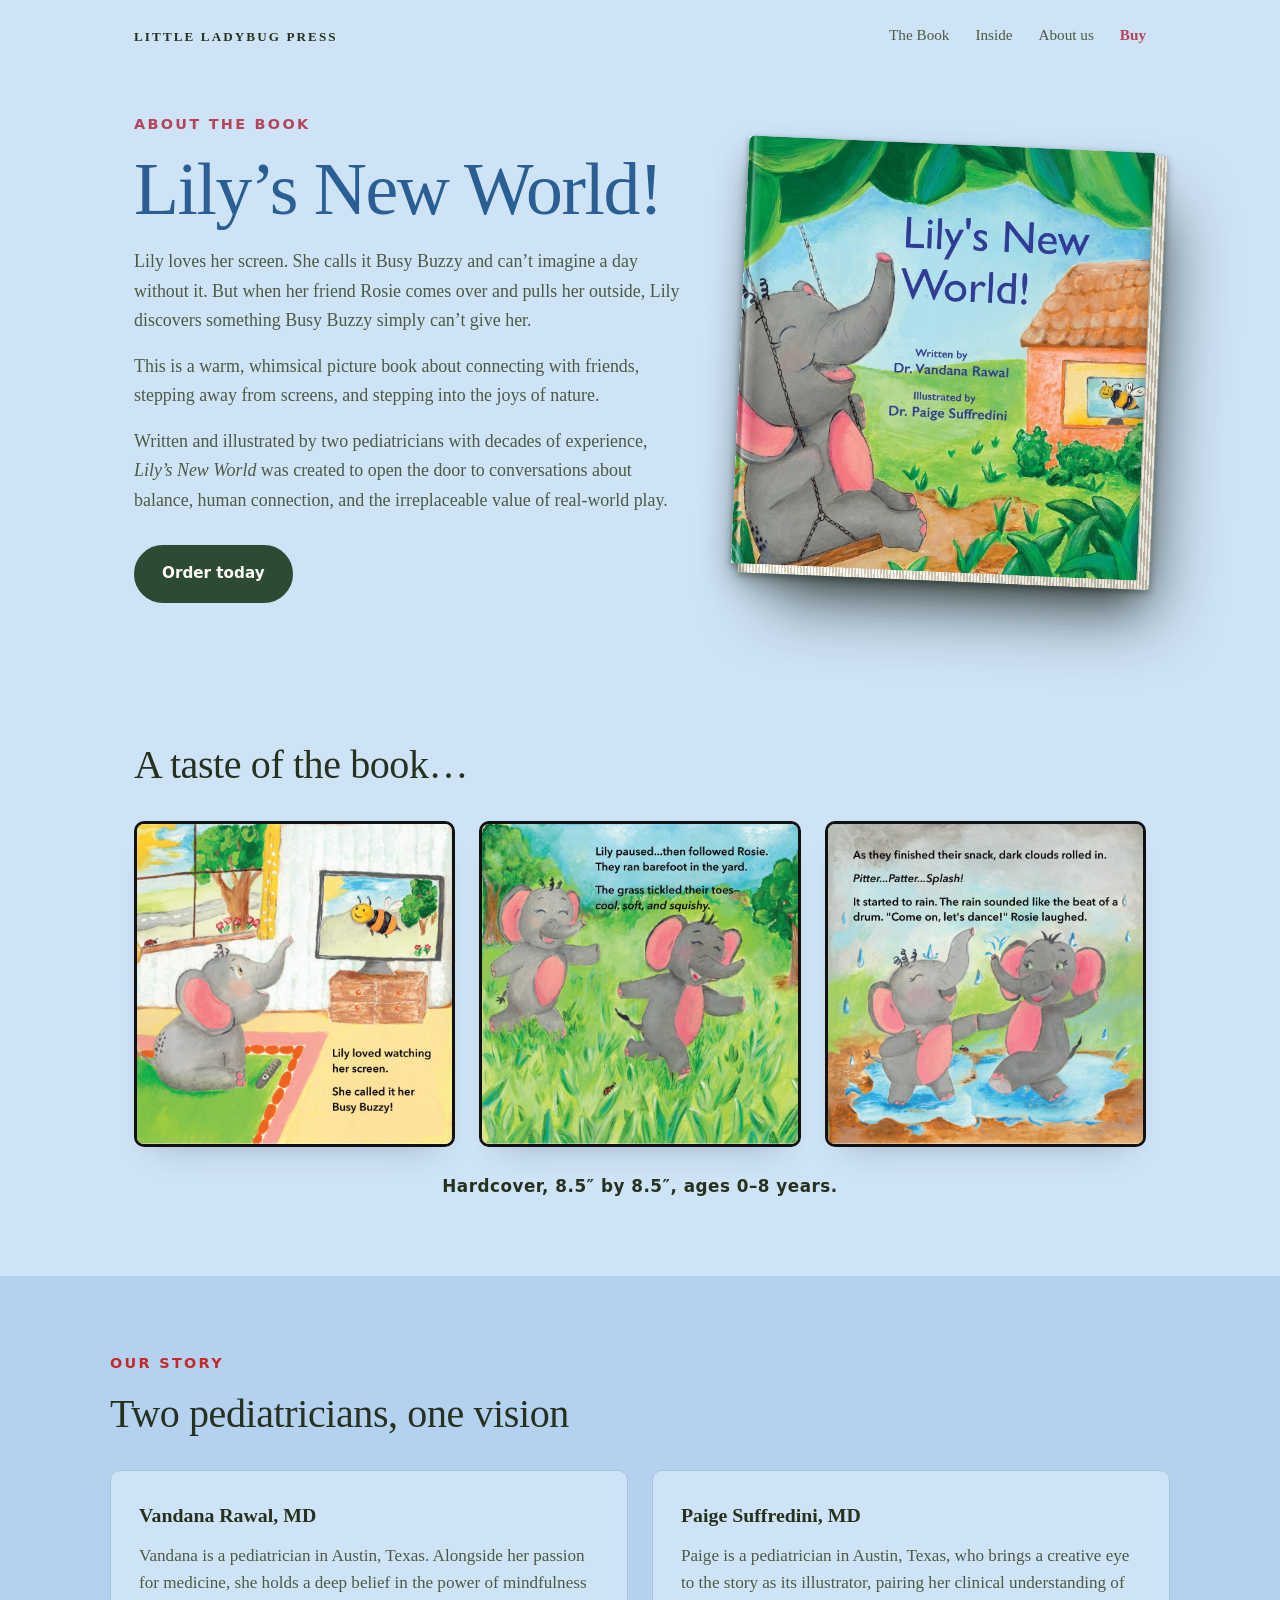
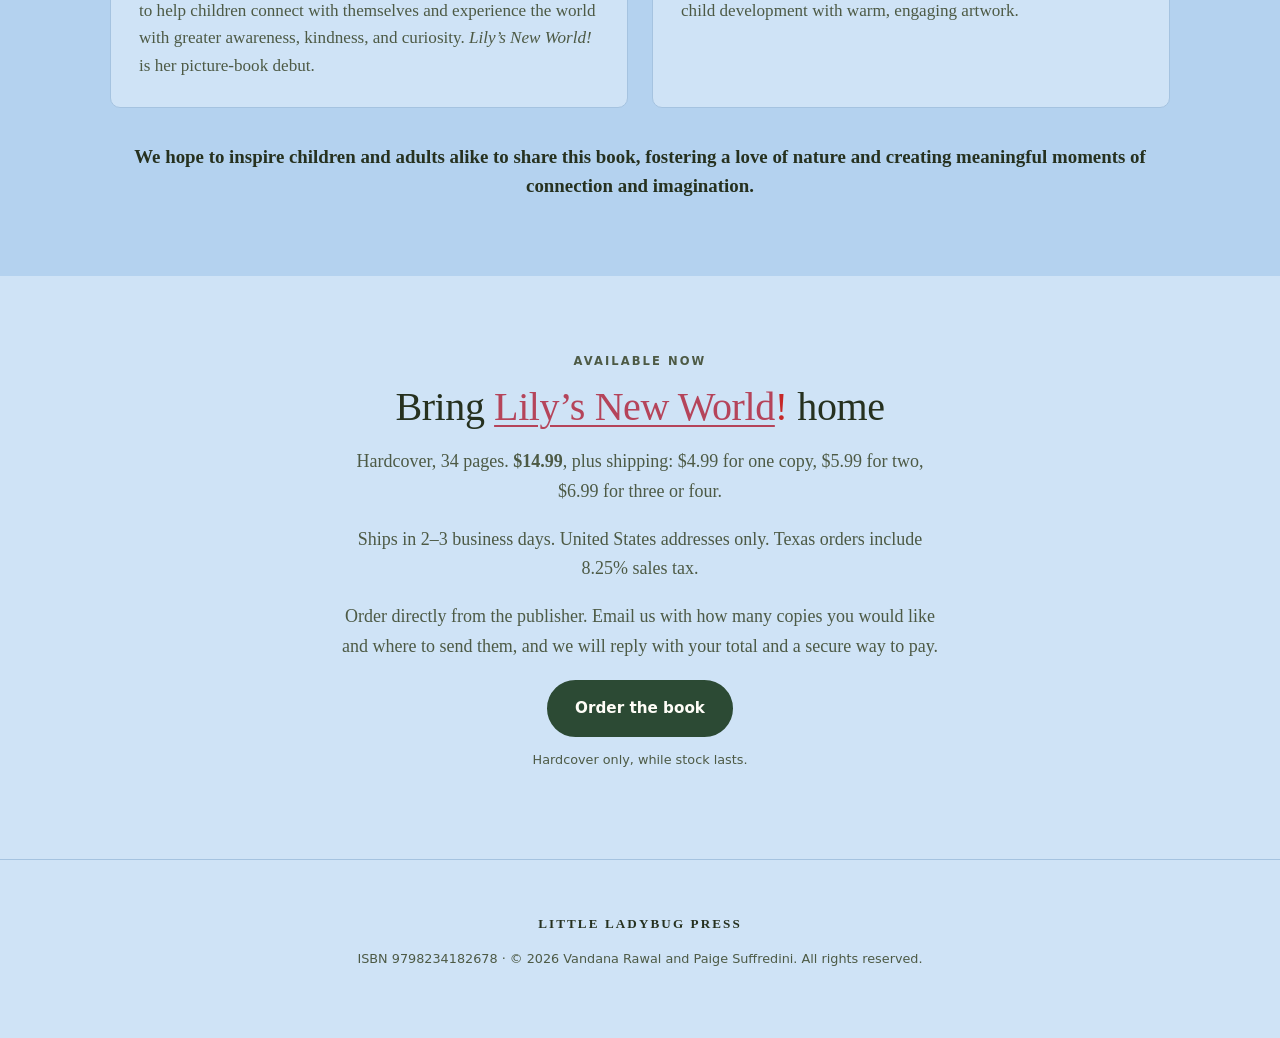
==== index.html @ 3b2307c2 "Soften the spine edge so no dark line frames the cover" ====
<!DOCTYPE html>
<html lang="en">
<head>
<meta charset="utf-8">
<meta name="viewport" content="width=device-width, initial-scale=1">
<title>Lily's New World! — a picture book from Little Ladybug Press</title>
<meta name="description" content="Lily loves her screen. Then her friend Rosie pulls her outside, and Lily discovers what Busy Buzzy can never give her. A picture book by two pediatricians.">
<meta property="og:title" content="Lily's New World!">
<meta property="og:description" content="A warm, whimsical picture book about stepping away from screens and into the joys of nature.">
<meta property="og:type" content="book">
<link rel="stylesheet" href="styles.css?v=32">
</head>
<body>

<a class="skip" href="#main">Skip to content</a>

<header class="site-header">
  <a class="wordmark" href="#top">Little Ladybug Press</a>
  <nav aria-label="Main">
    <a href="#top">The Book</a>
    <a href="#look">Inside</a>
    <a href="#authors">About us</a>
    <a class="nav-buy" href="#buy">Buy</a>
  </nav>
</header>

<main id="main">

  <section class="hero" id="top">
    <div class="hero-copy">
      <p class="eyebrow eyebrow-hero">About the book</p>
      <h1>Lily&rsquo;s New World<span class="bang">!</span></h1>
      <p class="lede">Lily loves her screen. She calls it Busy Buzzy and can&rsquo;t imagine a day without it. But when her friend Rosie comes over and pulls her outside, Lily discovers something Busy Buzzy simply can&rsquo;t give her.</p>
      <p class="lede">This is a warm, whimsical picture book about connecting with friends, stepping away from screens, and stepping into the joys of nature.</p>
      <p class="lede">Written and illustrated by two pediatricians with decades of experience, <em>Lily&rsquo;s New World</em> was created to open the door to conversations about balance, human connection, and the irreplaceable value of real-world play.</p>
      <div class="hero-actions">
        <a class="button" href="order.html">Order today</a>
      </div>
    </div>

    <div class="cover-slot">
      <div class="book-wrap">
        <div class="book">
          <img class="cover-img" src="assets/cover.jpg" alt="Cover of Lily's New World! Written by Dr. Vandana Rawal, illustrated by Dr. Paige Suffredini." width="1292" height="1360">
        </div>
      </div>
    </div>
  </section>

  <section class="section look" id="look">
    <div class="section-head">
      <h2>A taste of the book&hellip;</h2>
    </div>
    <div class="spreads">
      <figure>
        <img src="assets/peek-1.jpg" alt="Lily sitting on the floor, watching Busy Buzzy on a big screen." width="900" height="914" loading="lazy">
      </figure>
      <figure>
        <img src="assets/peek-2.jpg" alt="Lily and Rosie running through a green garden with tall grass." width="900" height="914" loading="lazy">
      </figure>
      <figure>
        <img src="assets/peek-3.jpg" alt="Lily and Rosie splashing through puddles as rain falls." width="900" height="914" loading="lazy">
      </figure>
    </div>
    <p class="spreads-note">Hardcover, 8.5&Prime; by 8.5&Prime;, ages 0&ndash;8 years.</p>
  </section>

  <section class="section tinted" id="authors">
    <div class="section-head">
      <p class="eyebrow red eyebrow-lg">Our story</p>
      <h2>Two pediatricians, one vision</h2>
    </div>
    <div class="cards">
      <article class="card">
        <h3>Vandana Rawal, MD</h3>
        <p>Vandana is a pediatrician in Austin, Texas. Alongside her passion for medicine, she holds a deep belief in the power of mindfulness to help children connect with themselves and experience the world with greater awareness, kindness, and curiosity. <em>Lily&rsquo;s New World!</em> is her picture-book debut.</p>
      </article>
      <article class="card">
        <h3>Paige Suffredini, MD</h3>
        <p>Paige is a pediatrician in Austin, Texas, who brings a creative eye to the story as its illustrator, pairing her clinical understanding of child development with warm, engaging artwork.</p>
      </article>
    </div>
    <p class="authors-note">We hope to inspire children and adults alike to share this book, fostering a love of nature and creating meaningful moments of connection and imagination.</p>
  </section>

  <section class="section buy" id="buy">
    <div class="buy-inner">
      <p class="eyebrow">Available now</p>
      <h2>Bring <span class="title-accent">Lily&rsquo;s New World</span><span class="excl">!</span> home</h2>
      <p>Hardcover, 34 pages. <strong>$14.99</strong>, plus shipping: $4.99 for one copy, $5.99 for two, $6.99 for three or four.</p>
      <p>Ships in 2&ndash;3 business days. United States addresses only. Texas orders include 8.25% sales tax.</p>
      <p>Order directly from the publisher. Email us with how many copies you would like and where to send them, and we will reply with your total and a secure way to pay.</p>
      <a class="button" href="order.html">Order the book</a>
      <p class="small">Hardcover only, while stock lasts.</p>
    </div>
  </section>

</main>

<footer class="site-footer">
  <p class="wordmark">Little Ladybug Press</p>
  <p class="small">ISBN 9798234182678 &middot; &copy; 2026 Vandana Rawal and Paige Suffredini. All rights reserved.</p>
</footer>

</body>
</html>
---- styles.css ----
/* Lily's New World — single page, no build step */

:root {
  --cream: #cfe3f6;
  --cream-deep: #b4d2ef;
  --ink: #26311f;
  --ink-soft: #4d5a45;
  --rose: #b5445a;
  --leaf: #3f6b4a;
  --leaf-deep: #2c4a34;
  --line: #a5c3e0;
  --max: 1060px;
}

* { box-sizing: border-box; }

html { scroll-behavior: smooth; }

body {
  margin: 0;
  background: var(--cream);
  color: var(--ink);
  font-family: "Iowan Old Style", "Palatino Linotype", Palatino, Georgia, serif;
  font-size: 18px;
  line-height: 1.65;
  -webkit-font-smoothing: antialiased;
}

img { max-width: 100%; display: block; }

.skip {
  position: absolute;
  left: -9999px;
  top: 0;
  background: var(--ink);
  color: var(--cream);
  padding: 10px 16px;
  z-index: 10;
}
.skip:focus { left: 8px; top: 8px; }

/* Header */

.site-header {
  display: flex;
  align-items: center;
  justify-content: space-between;
  gap: 24px;
  max-width: var(--max);
  margin: 0 auto;
  padding: 22px 24px;
}

.wordmark {
  font-size: 0.82rem;
  letter-spacing: 0.16em;
  text-transform: uppercase;
  color: var(--ink);
  text-decoration: none;
  font-weight: 700;
}

.site-header nav {
  display: flex;
  gap: 26px;
  align-items: center;
  font-size: 0.95rem;
}

.site-header nav a {
  color: var(--ink-soft);
  text-decoration: none;
  padding-bottom: 3px;
  border-bottom: 1px solid transparent;
}

.site-header nav a:hover,
.site-header nav a:focus-visible {
  color: var(--ink);
  border-bottom-color: var(--rose);
}

.nav-buy {
  color: var(--rose) !important;
  font-weight: 700;
}

/* Hero */

.hero {
  display: grid;
  grid-template-columns: 1.15fr 0.85fr;
  gap: 56px;
  align-items: center;
  max-width: var(--max);
  margin: 0 auto;
  padding: 40px 24px 64px;
}

.eyebrow {
  font-family: system-ui, -apple-system, "Segoe UI", sans-serif;
  font-size: 0.72rem;
  letter-spacing: 0.18em;
  text-transform: uppercase;
  color: var(--rose);
  margin: 0 0 14px;
  font-weight: 700;
}

h1 {
  font-size: clamp(2.9rem, 6vw, 4.6rem);
  line-height: 0.98;
  margin: 0 0 22px;
  letter-spacing: -0.02em;
  font-weight: 400;
  color: #2b5f93;
}

.bang { color: inherit; }

.eyebrow.red { color: #c62828; }

.eyebrow-hero,
.eyebrow-lg {
  font-size: 0.9rem;
  letter-spacing: 0.16em;
  margin-bottom: 16px;
}

.excl { color: #c62828; }

.title-accent {
  color: var(--rose);
  text-decoration: underline;
  text-decoration-thickness: 2px;
  text-underline-offset: 5px;
}
.lede {
  font-size: 1.12rem;
  color: var(--ink-soft);
  margin: 0 0 16px;
  max-width: 34em;
}

.lede + .lede { margin-top: 0; }

.hero-actions {
  display: flex;
  flex-wrap: wrap;
  gap: 14px;
  margin-top: 30px;
}

/* Buttons */

.button {
  display: inline-block;
  background: var(--leaf-deep);
  color: #fffdf7;
  text-decoration: none;
  padding: 14px 26px;
  border-radius: 999px;
  font-family: system-ui, -apple-system, "Segoe UI", sans-serif;
  font-size: 0.95rem;
  font-weight: 600;
  border: 2px solid var(--leaf-deep);
  transition: background 0.15s ease, color 0.15s ease;
}

.button:hover,
.button:focus-visible {
  background: #1f3626;
  border-color: #1f3626;
}

.button.ghost {
  background: transparent;
  color: var(--leaf-deep);
}

.button.ghost:hover,
.button.ghost:focus-visible {
  background: var(--cream-deep);
}

/* Cover */

.cover-slot { perspective: 1200px; }

.book-wrap {
  position: relative;
  transform: rotate(2.5deg);
  box-shadow:
    0 3px 6px rgba(20, 30, 22, 0.40),
    0 20px 32px -6px rgba(20, 30, 22, 0.50),
    28px 46px 66px -14px rgba(20, 30, 22, 0.70);
}

/* Page block peeking out at the fore-edge and along the bottom */
.book-wrap::before {
  content: "";
  position: absolute;
  top: 3px;
  left: 7px;
  right: -13px;
  bottom: -9px;
  z-index: 0;
  border-radius: 2px 4px 4px 2px;
  background:
    linear-gradient(
      to right,
      rgba(0, 0, 0, 0.26) 0,
      rgba(0, 0, 0, 0.05) 9px,
      rgba(255, 255, 255, 0.20) 14px,
      rgba(0, 0, 0, 0.10) 100%
    ),
    repeating-linear-gradient(
      to right,
      #fffdf6 0 1.6px,
      #cdc4ad 1.6px 3.2px
    );
  box-shadow: 0 3px 7px rgba(20, 30, 22, 0.38);
}

.book {
  position: relative;
  z-index: 1;
  border-radius: 6px 2px 2px 6px;
  overflow: hidden;
}

/* Soft shading where the cover meets the page block */
.book::after {
  content: "";
  position: absolute;
  inset: 0;
  pointer-events: none;
  background: linear-gradient(
    to left,
    rgba(0, 0, 0, 0.16) 0,
    rgba(0, 0, 0, 0.04) 8px,
    rgba(0, 0, 0, 0) 18px
  );
}

/* Binding seam down the spine edge */
.book::before {
  content: "";
  position: absolute;
  top: 0;
  bottom: 0;
  left: 0;
  width: 8.5%;
  pointer-events: none;
  background: linear-gradient(
    to right,
    rgba(0, 0, 0, 0.06) 0%,
    rgba(0, 0, 0, 0.14) 4%,
    rgba(0, 0, 0, 0.26) 10%,
    rgba(255, 255, 255, 0.30) 17%,
    rgba(255, 255, 255, 0.10) 25%,
    rgba(0, 0, 0, 0.10) 44%,
    rgba(0, 0, 0, 0.03) 72%,
    rgba(0, 0, 0, 0) 100%
  );
}

.cover-img {
  display: block;
  width: 100%;
  height: auto;
}

/* Details strip */

.strip {
  background: var(--leaf-deep);
  color: #f4efe2;
  padding: 26px 24px;
}

.strip dl {
  max-width: var(--max);
  margin: 0 auto;
  display: grid;
  grid-template-columns: repeat(4, 1fr);
  gap: 20px;
  text-align: center;
}

.strip dt {
  font-family: system-ui, -apple-system, "Segoe UI", sans-serif;
  font-size: 0.66rem;
  letter-spacing: 0.16em;
  text-transform: uppercase;
  opacity: 0.7;
  margin-bottom: 4px;
}

.strip dd {
  margin: 0;
  font-size: 1rem;
}

/* Sections */

.section {
  max-width: var(--max);
  margin: 0 auto;
  padding: 76px 24px;
}

.section.tinted {
  max-width: none;
  background: var(--cream-deep);
}

.section.tinted > * {
  max-width: var(--max);
  margin-left: auto;
  margin-right: auto;
}

.section-head { max-width: 30em; margin-bottom: 34px; }

h2 {
  font-size: clamp(1.8rem, 3.4vw, 2.5rem);
  line-height: 1.1;
  margin: 0;
  font-weight: 400;
  letter-spacing: -0.01em;
}

.prose { max-width: 36em; }
.prose p { margin: 0 0 18px; color: var(--ink-soft); }
.prose p:last-child { margin-bottom: 0; }

/* Look inside */

.spreads {
  display: grid;
  grid-template-columns: repeat(3, 1fr);
  gap: 24px;
}

.spreads figure {
  margin: 0;
  padding: 0;
  border: 3px solid #111111;
  border-radius: 10px;
  box-shadow: 0 18px 30px -20px rgba(22, 40, 60, 0.28);
  overflow: hidden;
}

.spreads img {
  width: 100%;
  height: auto;
  border-radius: 0;
  box-shadow: none;
}

.spreads-note {
  margin: 26px 0 0;
  text-align: center;
  font-family: system-ui, -apple-system, "Segoe UI", sans-serif;
  font-size: 1.05rem;
  font-weight: 700;
  letter-spacing: 0.03em;
  color: var(--ink);
}

/* Cards */

.cards {
  display: grid;
  grid-template-columns: repeat(2, 1fr);
  gap: 24px;
}

.card {
  background: var(--cream);
  border: 1px solid var(--line);
  border-radius: 10px;
  padding: 28px;
}

.card h3 {
  margin: 0 0 10px;
  font-size: 1.24rem;
  font-weight: 700;
}

.card p { margin: 0; color: var(--ink-soft); font-size: 1.07rem; line-height: 1.6; }

/* Buy */

.buy { text-align: center; }

.buy-inner { max-width: 34em; margin: 0 auto; }

.buy p { color: var(--ink-soft); }

.small {
  font-family: system-ui, -apple-system, "Segoe UI", sans-serif;
  font-size: 0.8rem;
  color: var(--ink-soft);
}

/* Footer */

.site-footer {
  border-top: 1px solid var(--line);
  padding: 40px 24px 56px;
  text-align: center;
}

.site-footer .wordmark { display: block; margin-bottom: 8px; }

/* Focus */

a:focus-visible,
button:focus-visible {
  outline: 3px solid var(--rose);
  outline-offset: 3px;
}

/* Responsive */

@media (max-width: 820px) {
  .hero { grid-template-columns: 1fr; gap: 40px; padding-top: 20px; }
  .cover-slot { max-width: 340px; }
  .strip dl { grid-template-columns: repeat(2, 1fr); gap: 26px; }
  .cards { grid-template-columns: 1fr; }
  .spreads {
    display: flex;
    overflow-x: auto;
    scroll-snap-type: x mandatory;
    gap: 16px;
    padding-bottom: 10px;
    -webkit-overflow-scrolling: touch;
  }
  .spreads figure { flex: 0 0 78%; scroll-snap-align: start; }
  .site-header nav { gap: 16px; font-size: 0.9rem; }
}

@media (max-width: 520px) {
  body { font-size: 17px; }
  .site-header { flex-wrap: wrap; justify-content: center; }
  .section { padding: 56px 20px; }
  .hero { padding-bottom: 48px; }
}

@media (prefers-reduced-motion: reduce) {
  html { scroll-behavior: auto; }
  * { transition: none !important; }
}

/* Order form */

.form-wrap {
  max-width: 640px;
  margin: 0 auto;
}

.form-title {
  font-size: clamp(2rem, 4vw, 3rem);
  line-height: 1.05;
  margin: 0 0 16px;
  color: #2b5f93;
  font-weight: 400;
}

.form-lede {
  font-size: 1.05rem;
  color: var(--ink-soft);
  margin: 0 0 26px;
}

.order-form {
  background: #fdf7ec;
  border: 1px solid #d9cdb8;
  border-radius: 12px;
  padding: 28px;
  box-shadow: 0 20px 36px -26px rgba(22, 40, 60, 0.45);
}

.field { margin-bottom: 18px; }

.field label {
  display: block;
  font-family: system-ui, -apple-system, "Segoe UI", sans-serif;
  font-size: 0.72rem;
  letter-spacing: 0.1em;
  text-transform: uppercase;
  font-weight: 700;
  color: #4a3a1e;
  margin-bottom: 7px;
}

.optional {
  font-weight: 400;
  letter-spacing: 0;
  text-transform: none;
  color: #8a7c63;
}

.field input,
.field select,
.field textarea {
  width: 100%;
  padding: 12px 14px;
  font-family: inherit;
  font-size: 1rem;
  color: var(--ink);
  background: #fff;
  border: 1px solid #c9b79a;
  border-radius: 8px;
}

.field input:focus,
.field select:focus,
.field textarea:focus {
  outline: 3px solid rgba(181, 68, 90, 0.28);
  border-color: var(--rose);
}

.row {
  display: grid;
  grid-template-columns: 2fr 0.9fr 1.1fr;
  gap: 14px;
}

.hint {
  font-size: 0.82rem;
  color: #6b6152;
  margin: 7px 0 0;
}

.hp {
  position: absolute;
  left: -9999px;
  width: 1px;
  height: 1px;
  overflow: hidden;
}

.estimate {
  display: grid;
  gap: 6px;
  margin: 22px 0 20px;
  padding: 16px 18px;
  background: #fff;
  border: 1px dashed #c9b79a;
  border-radius: 8px;
  font-size: 0.95rem;
  color: var(--ink-soft);
}

.estimate span { display: flex; justify-content: space-between; }

.estimate strong {
  display: flex;
  justify-content: space-between;
  padding-top: 8px;
  border-top: 1px solid #e4d9c5;
  color: var(--ink);
  font-size: 1.05rem;
}

.estimate em {
  font-size: 0.8rem;
  color: #8a7c63;
}

.form-note {
  font-size: 0.85rem;
  color: #6b6152;
  margin: 16px 0 0;
}

.form-fallback {
  font-size: 0.9rem;
  color: var(--ink-soft);
  margin-top: 22px;
  text-align: center;
}

@media (max-width: 620px) {
  .row { grid-template-columns: 1fr 1fr; }
  .row .field:first-child { grid-column: 1 / -1; }
  .order-form { padding: 20px; }
}

/* Authors note */

.authors-note {
  max-width: 44em;
  margin: 34px auto 0;
  color: var(--ink);
  font-size: 1.18rem;
  font-weight: 700;
  line-height: 1.55;
  text-align: center;
}

.authors-note + .authors-note { margin-top: 16px; }

/* Discovery layout with rainbow */

.discovery-layout {
  display: grid;
  grid-template-columns: 1fr 1.15fr;
  gap: 40px;
  align-items: center;
}

.discovery-art { margin: 0 -20px 0 0; }

.discovery-art img {
  width: 100%;
  height: auto;
  mix-blend-mode: multiply;
}

@media (max-width: 860px) {
  .discovery-layout { grid-template-columns: 1fr; gap: 28px; }
  .discovery-art { margin: 0; }
}
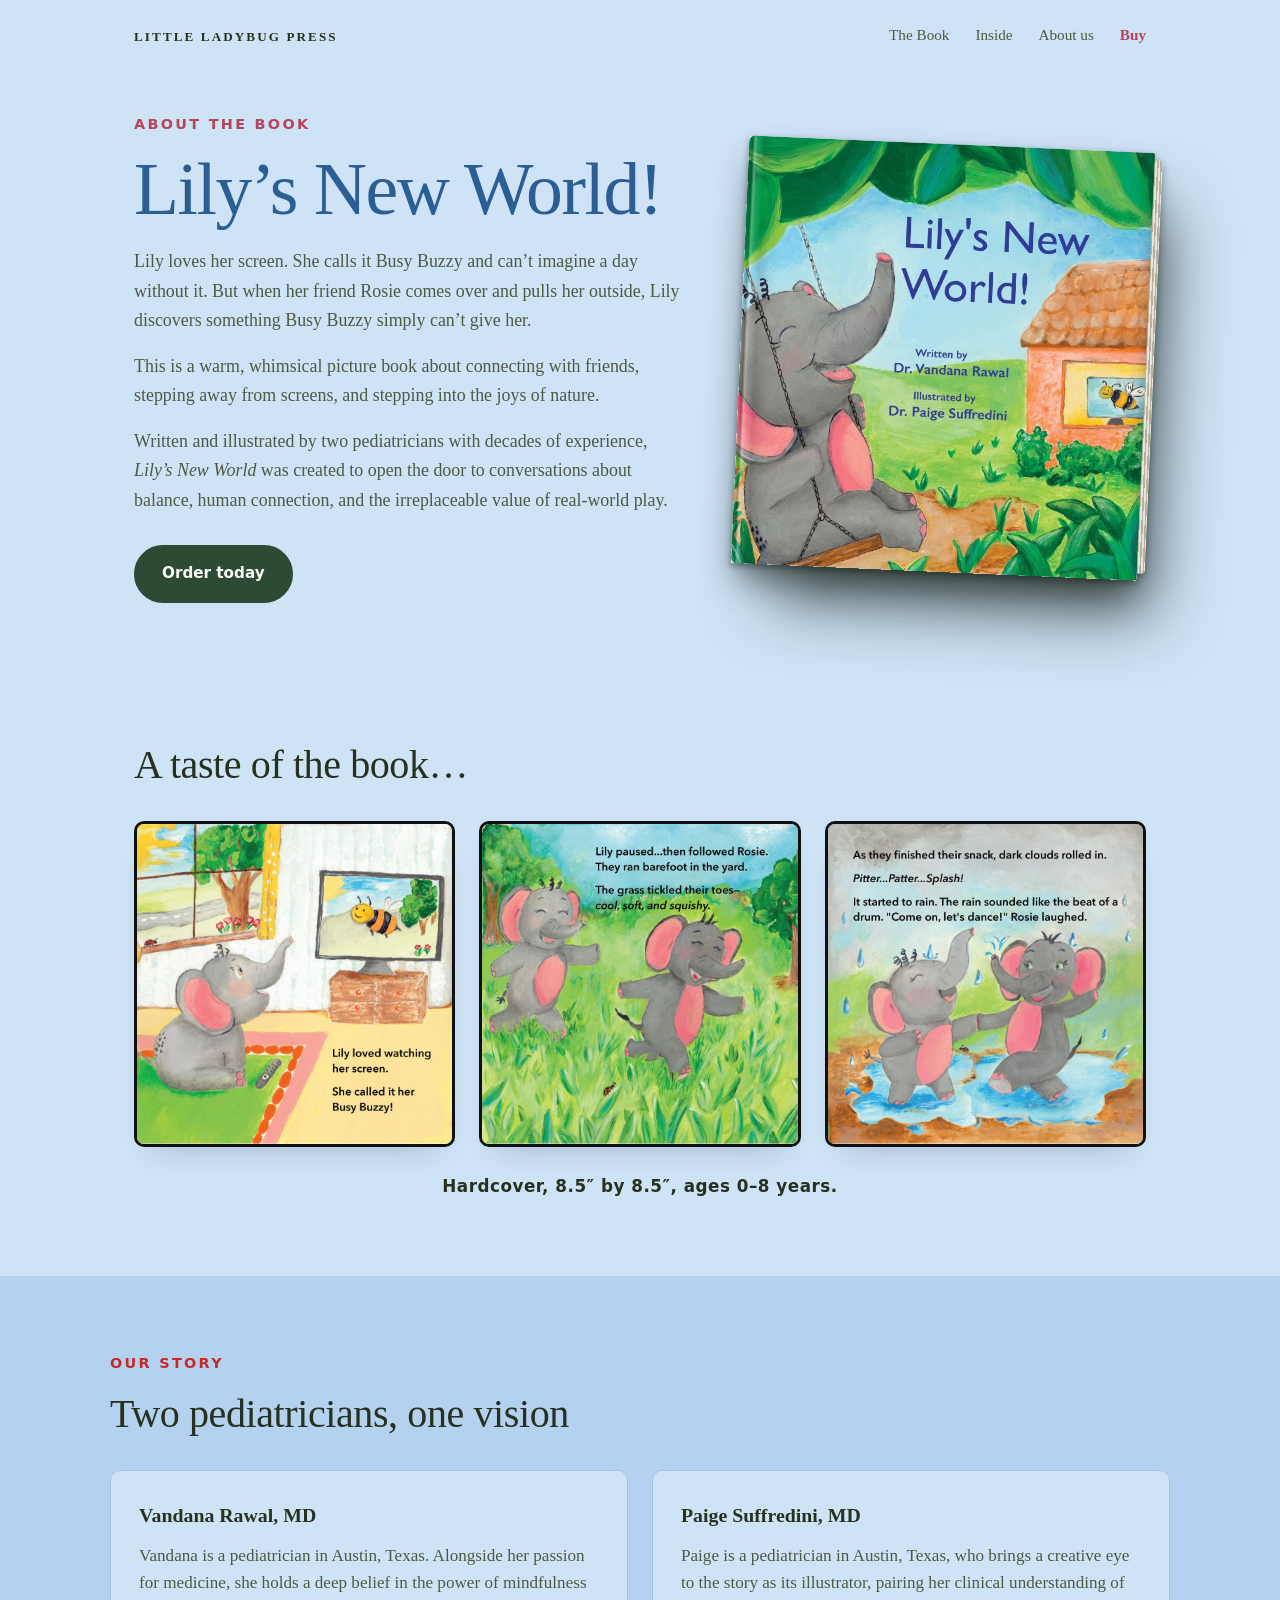
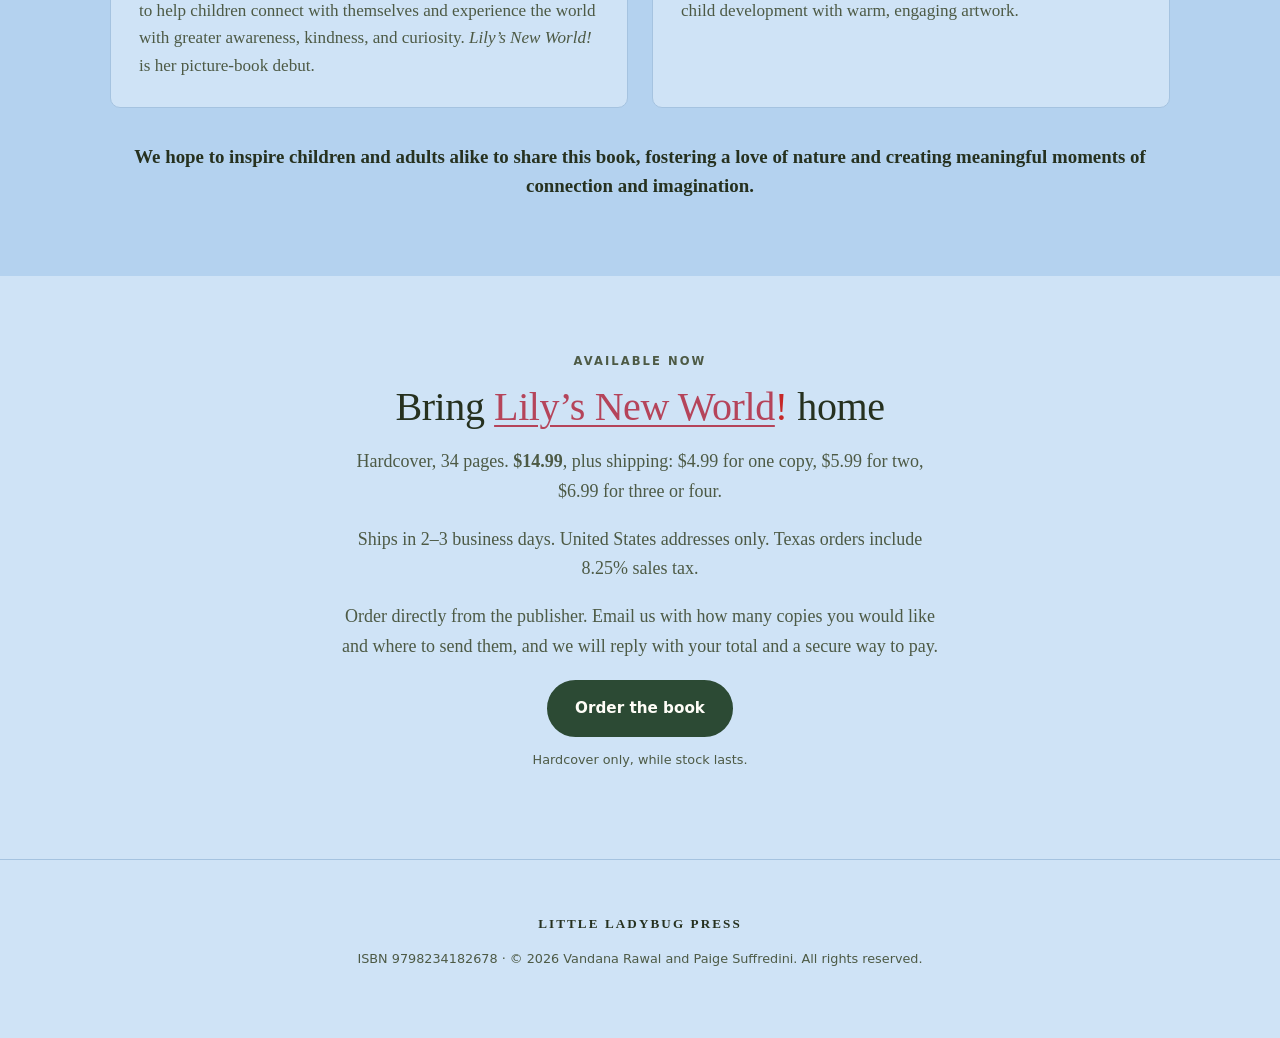
==== commit 97d719cf: "Keep the page block to the fore-edge only and slimmer" ====
--- a/index.html
+++ b/index.html
@@ -8,7 +8,7 @@
 <meta property="og:title" content="Lily's New World!">
 <meta property="og:description" content="A warm, whimsical picture book about stepping away from screens and into the joys of nature.">
 <meta property="og:type" content="book">
-<link rel="stylesheet" href="styles.css?v=32">
+<link rel="stylesheet" href="styles.css?v=33">
 </head>
 <body>
 
--- a/styles.css
+++ b/styles.css
@@ -200,10 +200,10 @@
 .book-wrap::before {
   content: "";
   position: absolute;
-  top: 3px;
-  left: 7px;
-  right: -13px;
-  bottom: -9px;
+  top: 7px;
+  left: 10px;
+  right: -8px;
+  bottom: 7px;
   z-index: 0;
   border-radius: 2px 4px 4px 2px;
   background:
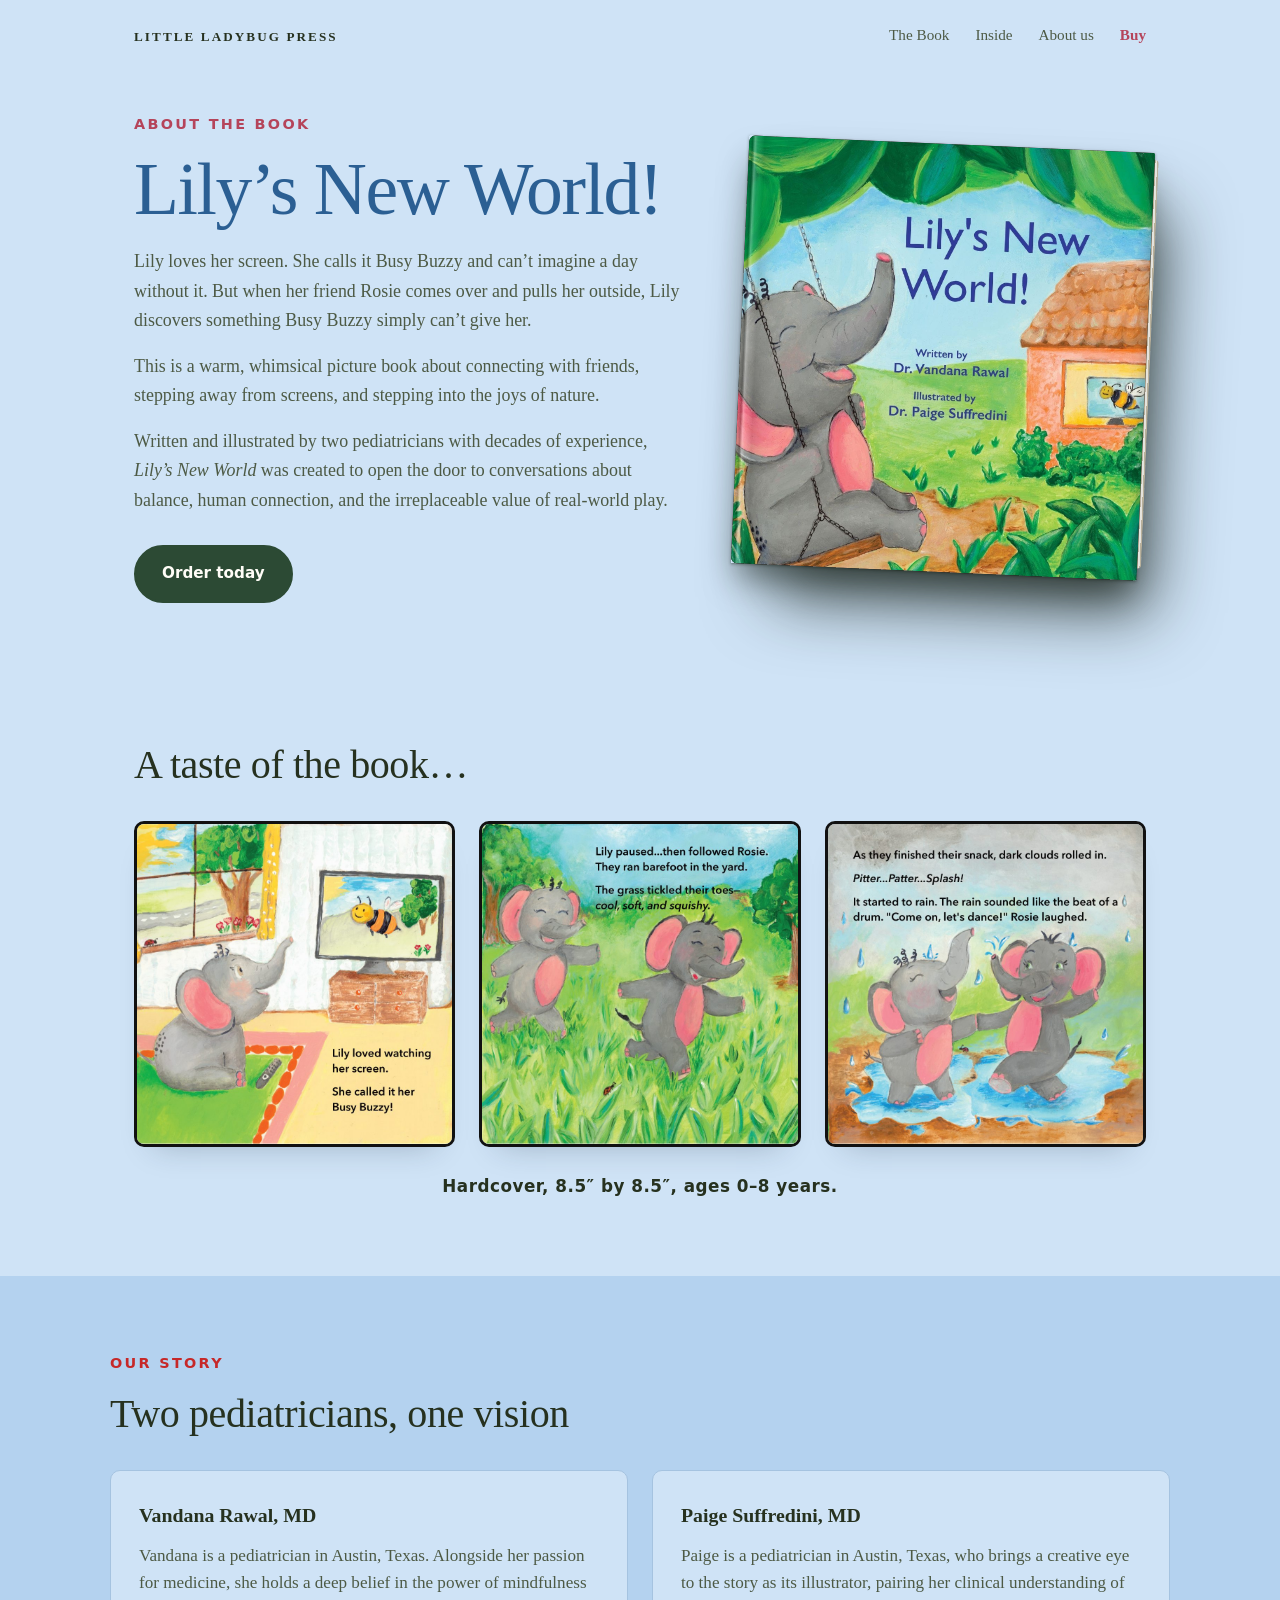
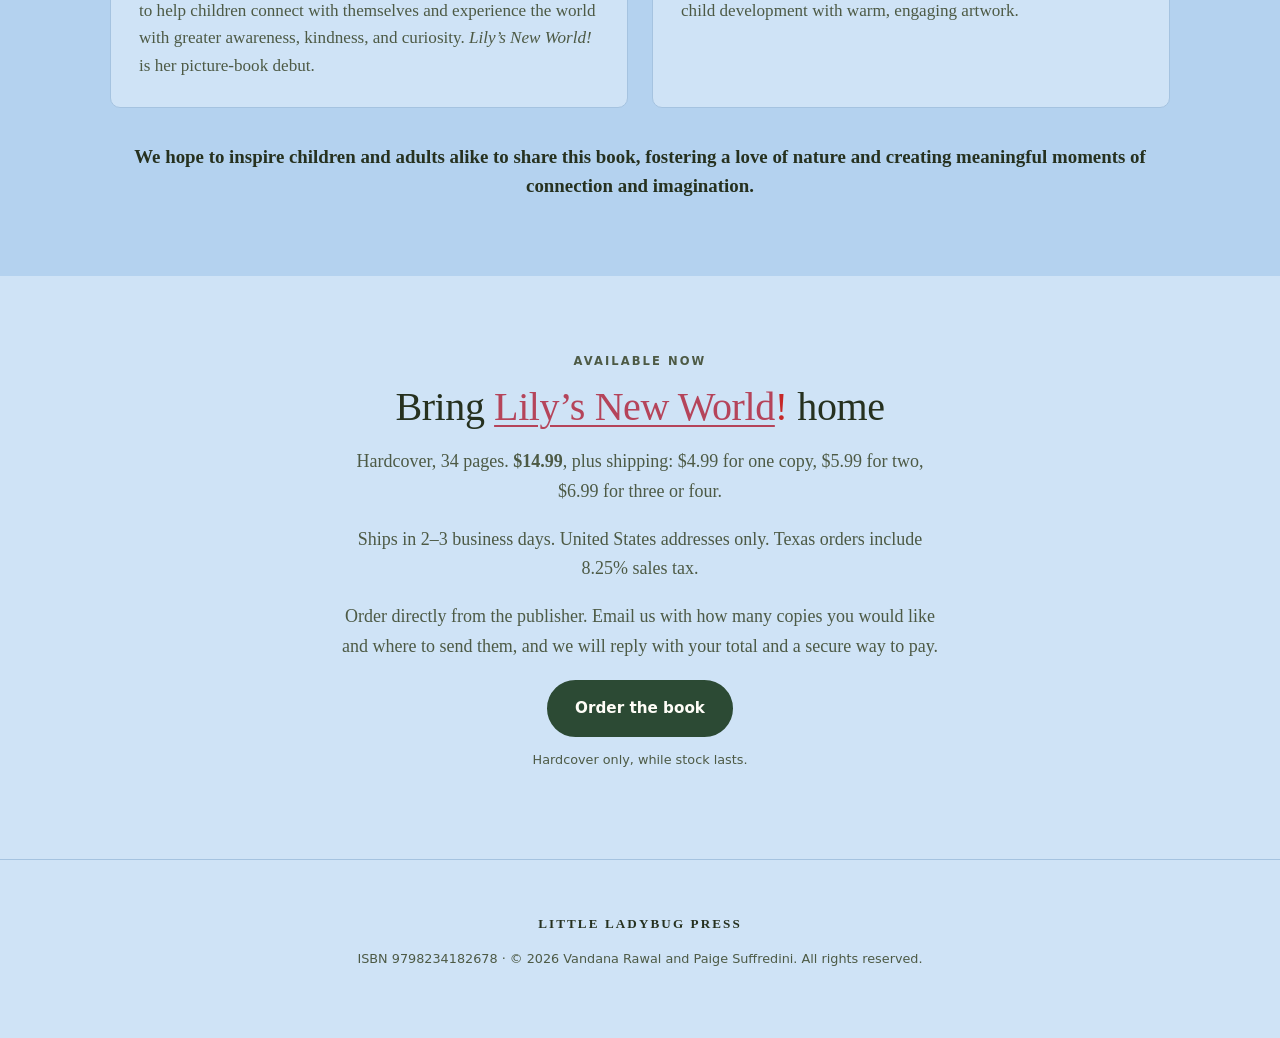
==== commit 1246c16a: "Slim the fore-edge pages and tighten the cover edge" ====
--- a/index.html
+++ b/index.html
@@ -8,7 +8,7 @@
 <meta property="og:title" content="Lily's New World!">
 <meta property="og:description" content="A warm, whimsical picture book about stepping away from screens and into the joys of nature.">
 <meta property="og:type" content="book">
-<link rel="stylesheet" href="styles.css?v=33">
+<link rel="stylesheet" href="styles.css?v=35">
 </head>
 <body>
 
--- a/styles.css
+++ b/styles.css
@@ -191,7 +191,7 @@
   position: relative;
   transform: rotate(2.5deg);
   box-shadow:
-    0 3px 6px rgba(20, 30, 22, 0.40),
+    0 1px 3px rgba(20, 30, 22, 0.45),
     0 20px 32px -6px rgba(20, 30, 22, 0.50),
     28px 46px 66px -14px rgba(20, 30, 22, 0.70);
 }
@@ -202,8 +202,8 @@
   position: absolute;
   top: 7px;
   left: 10px;
-  right: -8px;
-  bottom: 7px;
+  right: -4px;
+  bottom: 12px;
   z-index: 0;
   border-radius: 2px 4px 4px 2px;
   background:
@@ -219,7 +219,7 @@
       #fffdf6 0 1.6px,
       #cdc4ad 1.6px 3.2px
     );
-  box-shadow: 0 3px 7px rgba(20, 30, 22, 0.38);
+  box-shadow: none;
 }
 
 .book {
@@ -227,6 +227,11 @@
   z-index: 1;
   border-radius: 6px 2px 2px 6px;
   overflow: hidden;
+  background: #241f1a;
+  box-shadow:
+    inset 0 -1px 0 rgba(35, 30, 25, 0.55),
+    inset 0 0 0 1px rgba(45, 45, 35, 0.10),
+    inset 0 -10px 14px -10px rgba(30, 30, 20, 0.30);
 }
 
 /* Soft shading where the cover meets the page block */
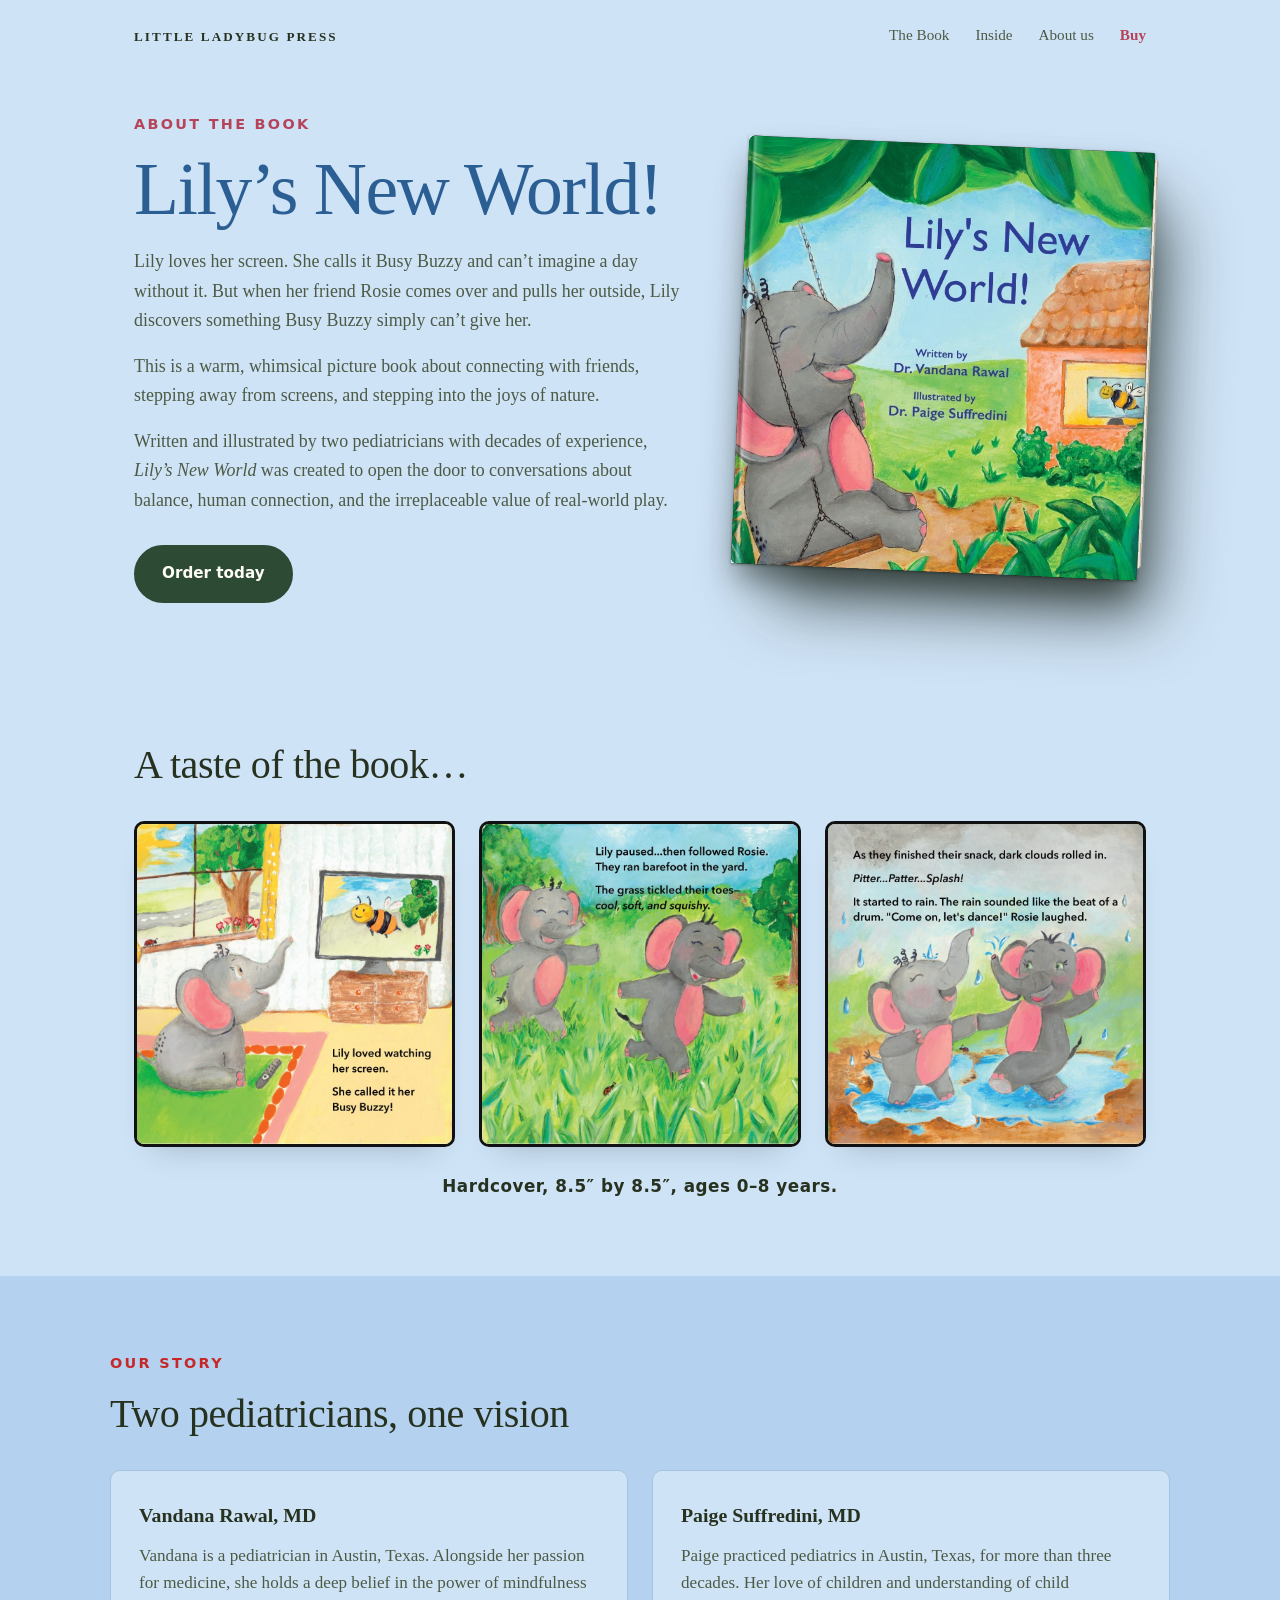
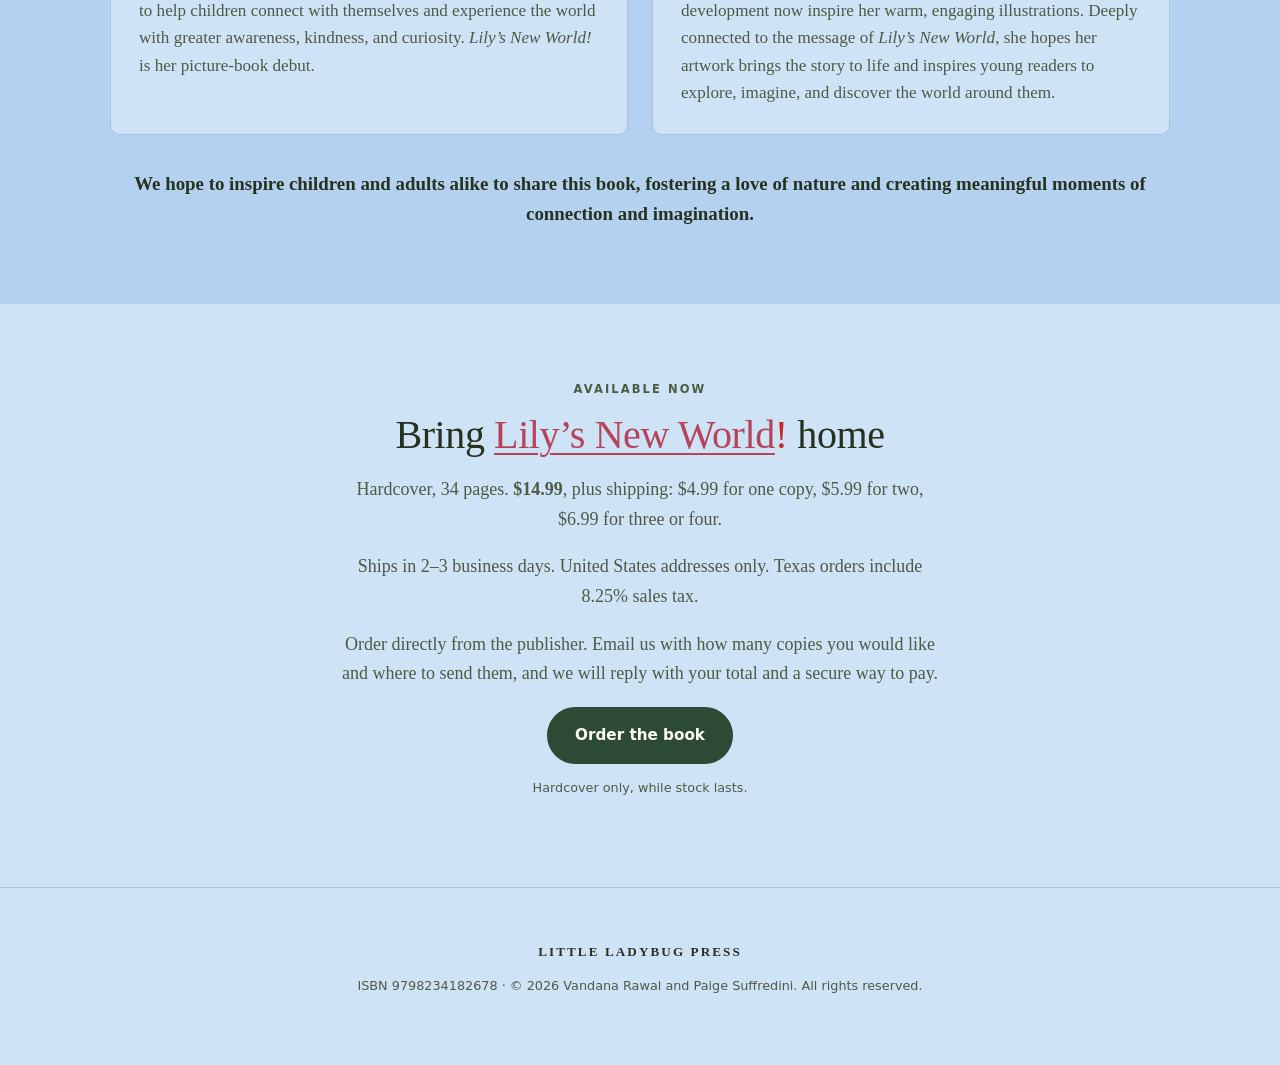
==== commit 28d3156b: "Update Paige's bio with her new wording" ====
--- a/index.html
+++ b/index.html
@@ -77,7 +77,7 @@
       </article>
       <article class="card">
         <h3>Paige Suffredini, MD</h3>
-        <p>Paige is a pediatrician in Austin, Texas, who brings a creative eye to the story as its illustrator, pairing her clinical understanding of child development with warm, engaging artwork.</p>
+        <p>Paige practiced pediatrics in Austin, Texas, for more than three decades. Her love of children and understanding of child development now inspire her warm, engaging illustrations. Deeply connected to the message of <em>Lily&rsquo;s New World</em>, she hopes her artwork brings the story to life and inspires young readers to explore, imagine, and discover the world around them.</p>
       </article>
     </div>
     <p class="authors-note">We hope to inspire children and adults alike to share this book, fostering a love of nature and creating meaningful moments of connection and imagination.</p>
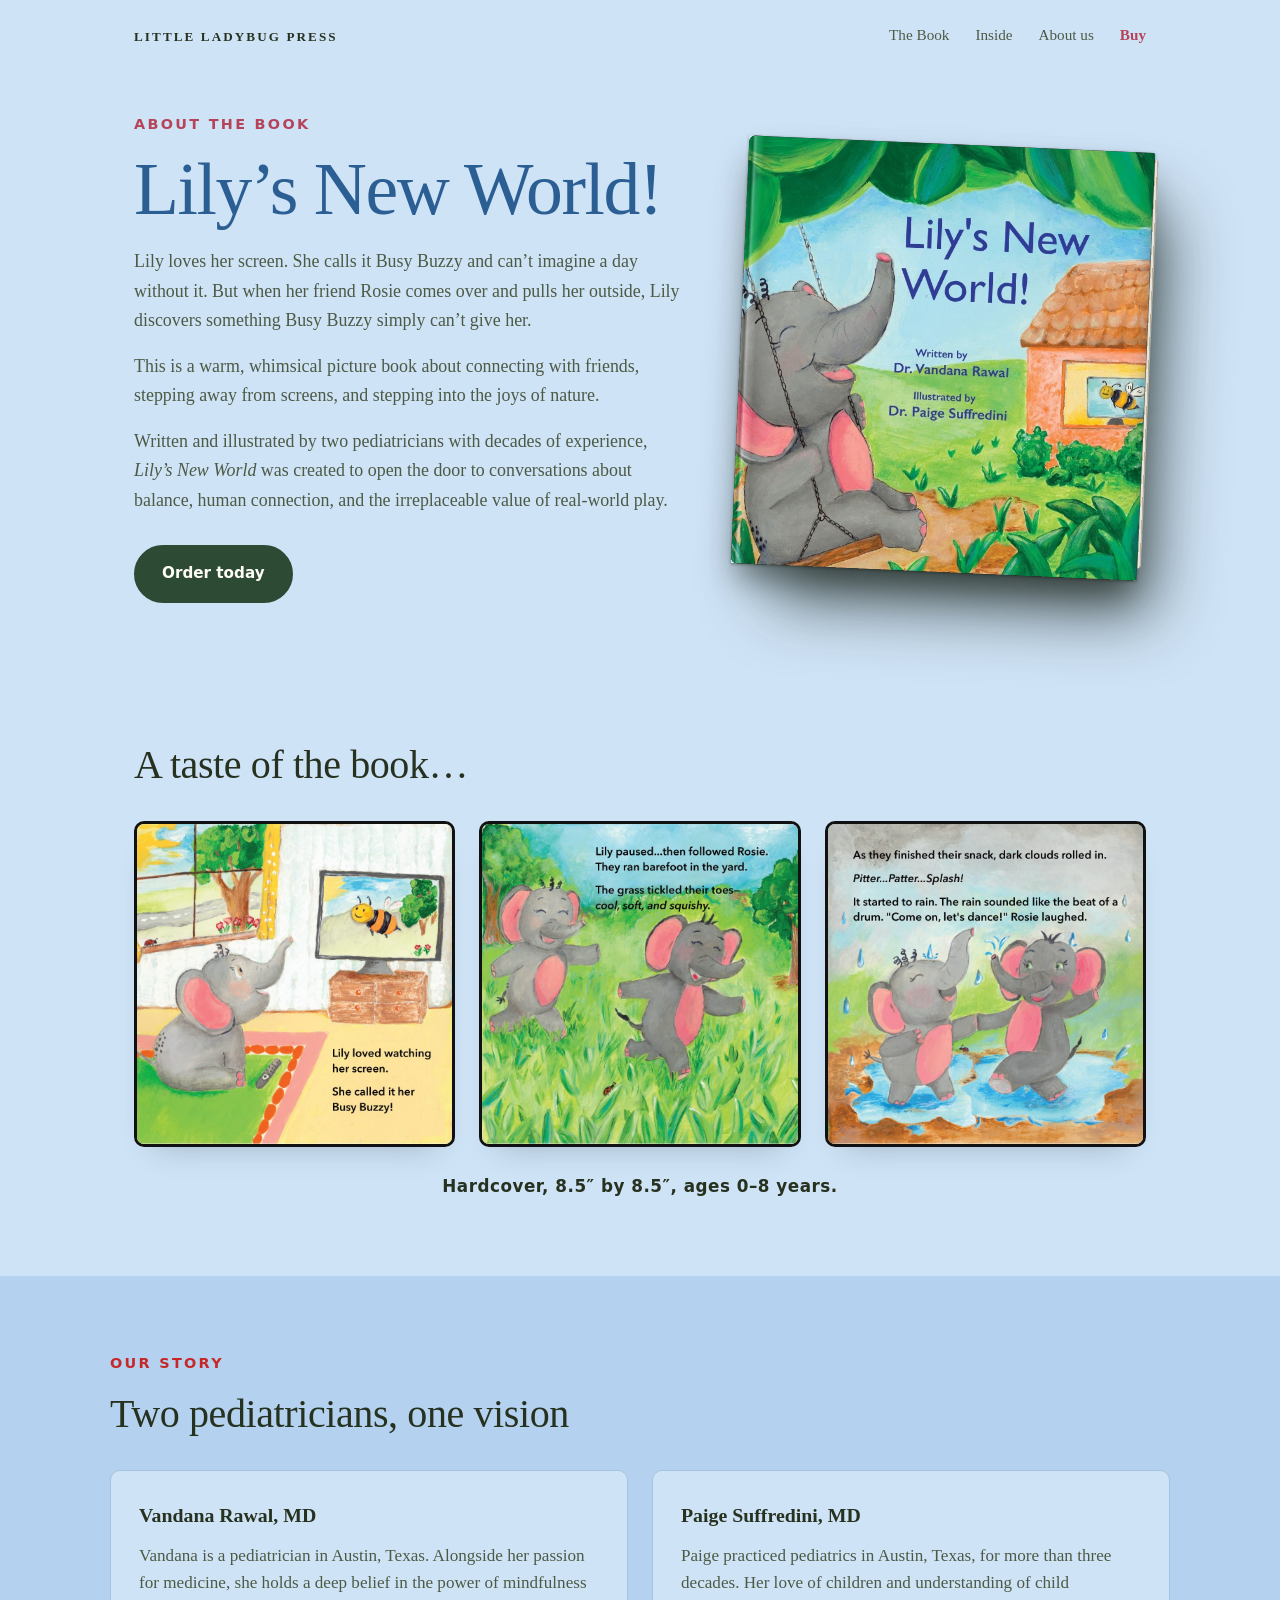
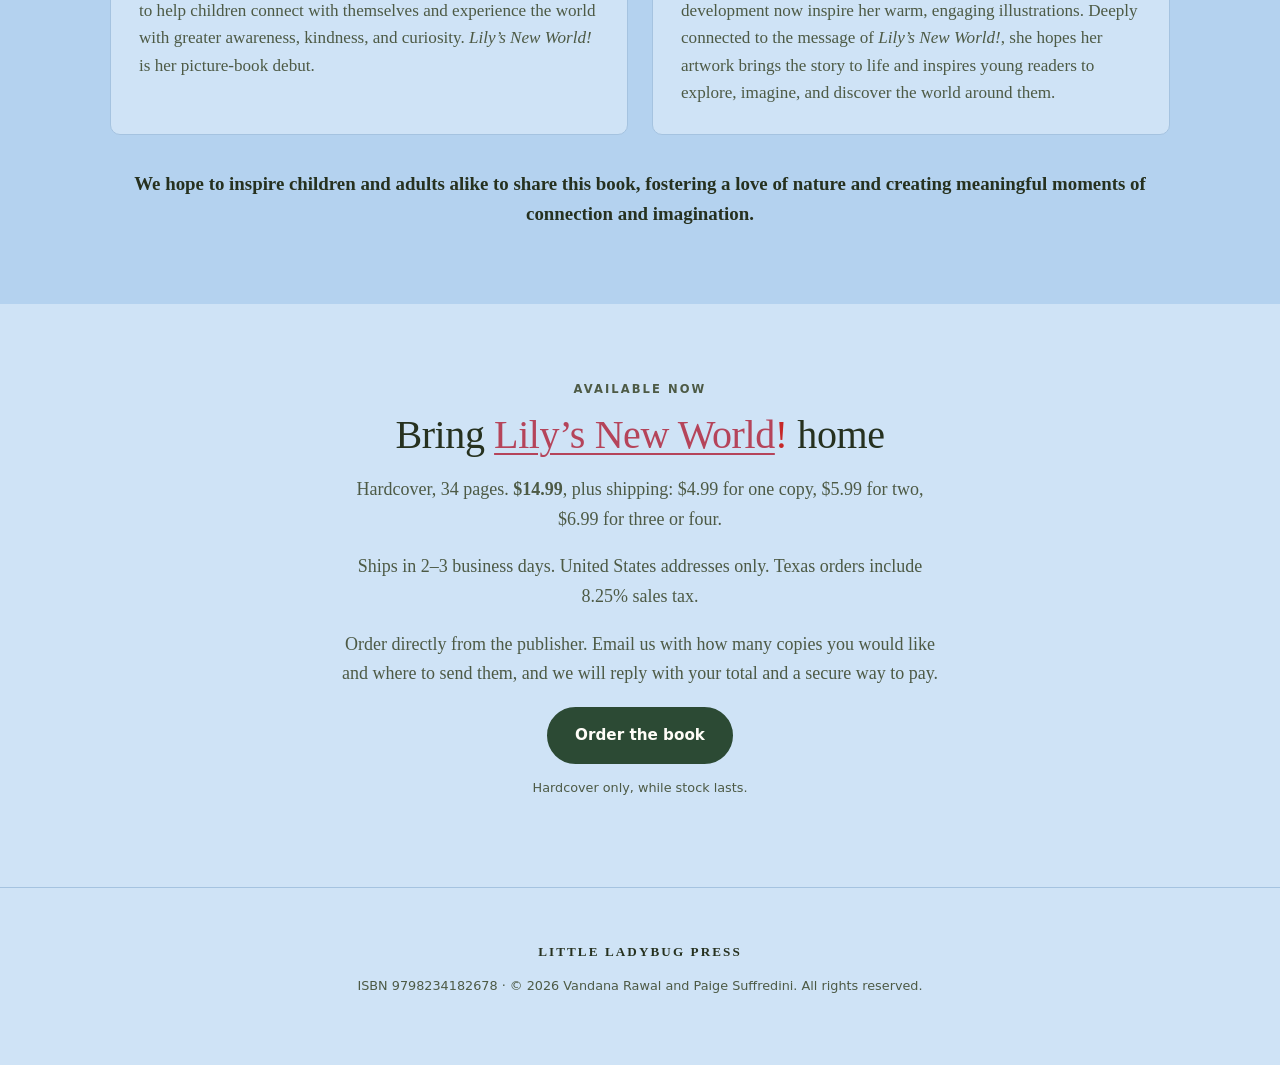
==== commit e9b48ff6: "Add exclamation to Lily's New World in Paige's bio" ====
--- a/index.html
+++ b/index.html
@@ -77,7 +77,7 @@
       </article>
       <article class="card">
         <h3>Paige Suffredini, MD</h3>
-        <p>Paige practiced pediatrics in Austin, Texas, for more than three decades. Her love of children and understanding of child development now inspire her warm, engaging illustrations. Deeply connected to the message of <em>Lily&rsquo;s New World</em>, she hopes her artwork brings the story to life and inspires young readers to explore, imagine, and discover the world around them.</p>
+        <p>Paige practiced pediatrics in Austin, Texas, for more than three decades. Her love of children and understanding of child development now inspire her warm, engaging illustrations. Deeply connected to the message of <em>Lily&rsquo;s New World!</em>, she hopes her artwork brings the story to life and inspires young readers to explore, imagine, and discover the world around them.</p>
       </article>
     </div>
     <p class="authors-note">We hope to inspire children and adults alike to share this book, fostering a love of nature and creating meaningful moments of connection and imagination.</p>
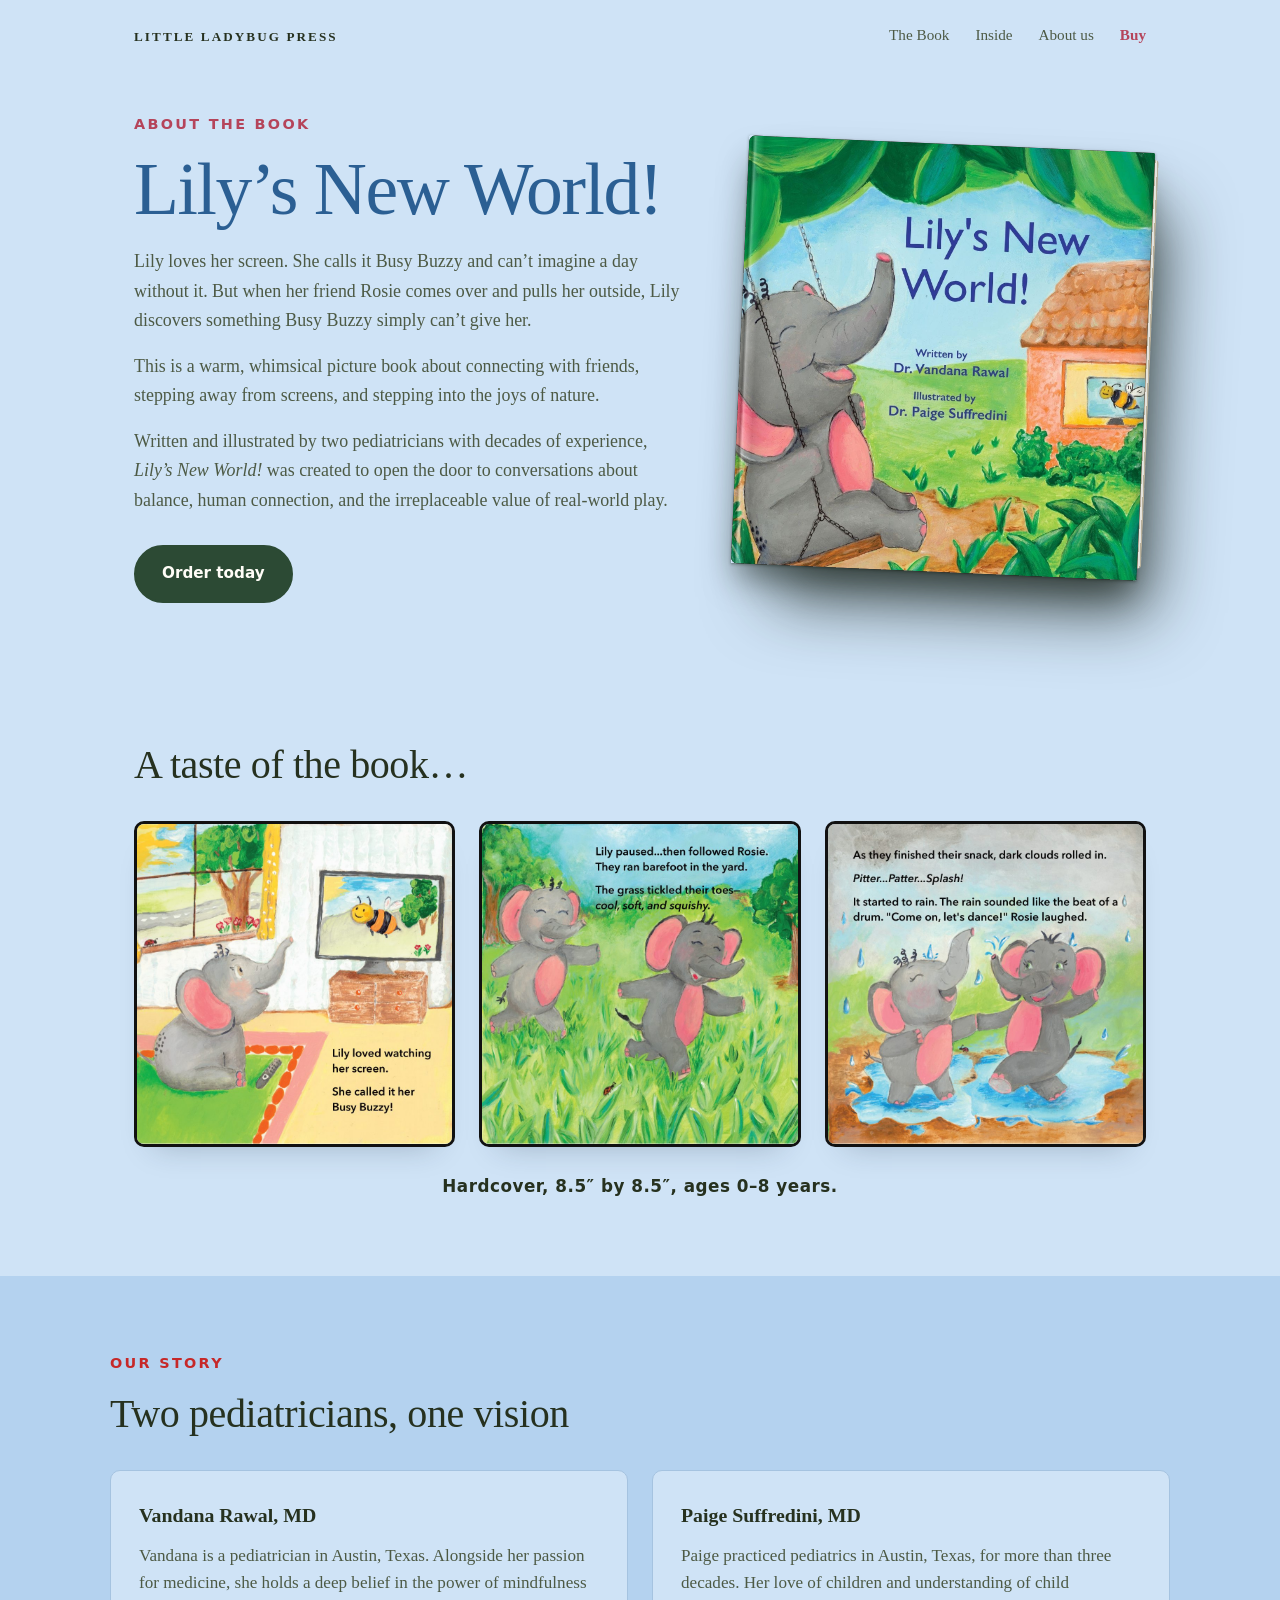
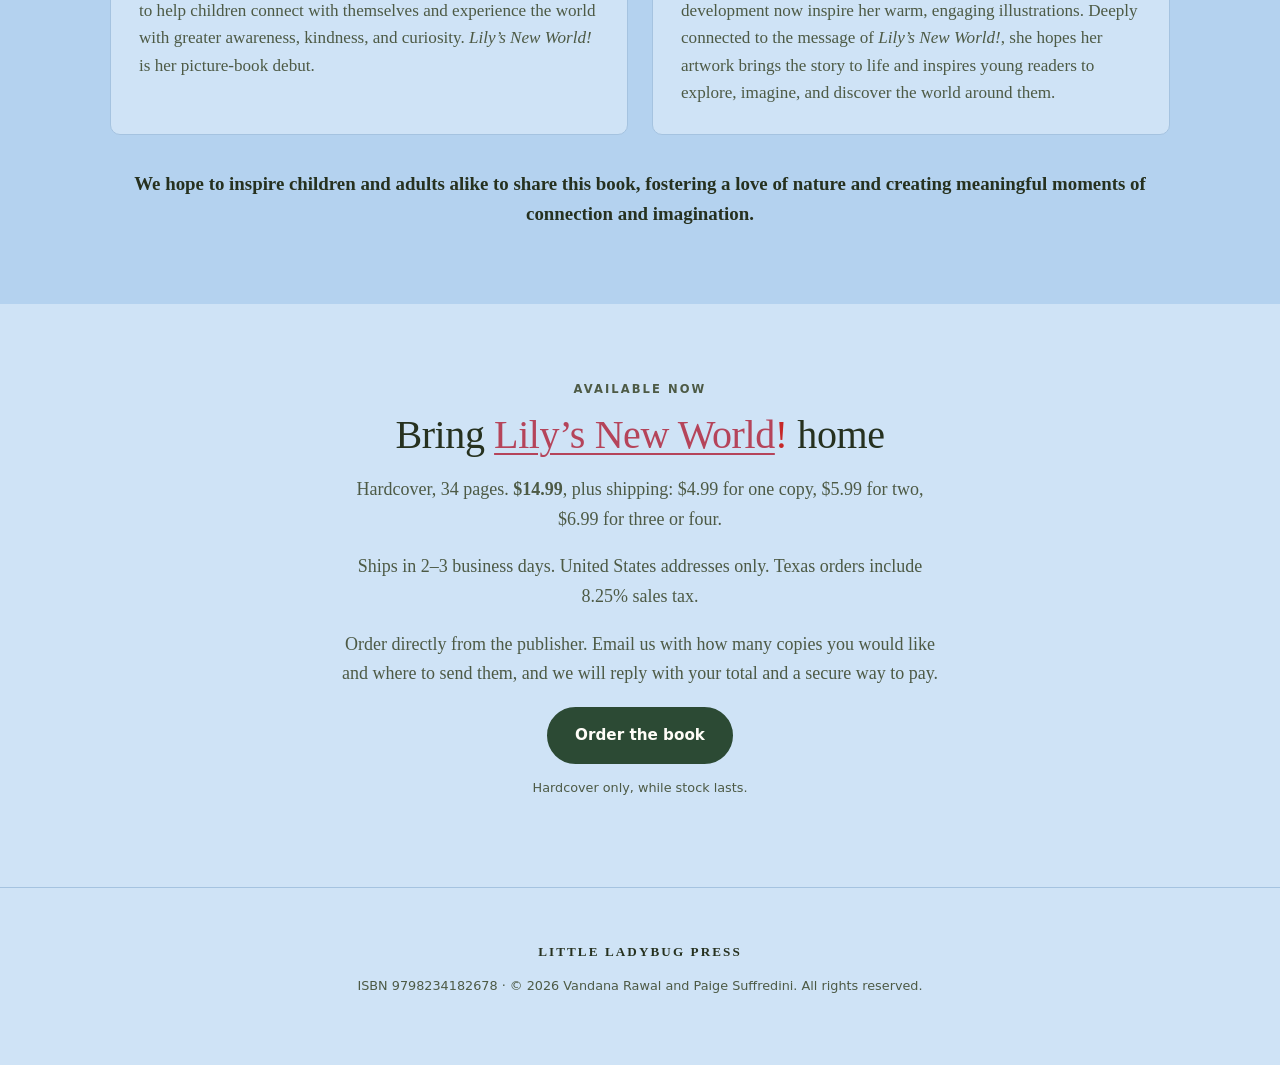
==== commit 59d7e47f: "Add exclamation to book title in intro paragraph" ====
--- a/index.html
+++ b/index.html
@@ -32,7 +32,7 @@
       <h1>Lily&rsquo;s New World<span class="bang">!</span></h1>
       <p class="lede">Lily loves her screen. She calls it Busy Buzzy and can&rsquo;t imagine a day without it. But when her friend Rosie comes over and pulls her outside, Lily discovers something Busy Buzzy simply can&rsquo;t give her.</p>
       <p class="lede">This is a warm, whimsical picture book about connecting with friends, stepping away from screens, and stepping into the joys of nature.</p>
-      <p class="lede">Written and illustrated by two pediatricians with decades of experience, <em>Lily&rsquo;s New World</em> was created to open the door to conversations about balance, human connection, and the irreplaceable value of real-world play.</p>
+      <p class="lede">Written and illustrated by two pediatricians with decades of experience, <em>Lily&rsquo;s New World!</em> was created to open the door to conversations about balance, human connection, and the irreplaceable value of real-world play.</p>
       <div class="hero-actions">
         <a class="button" href="order.html">Order today</a>
       </div>
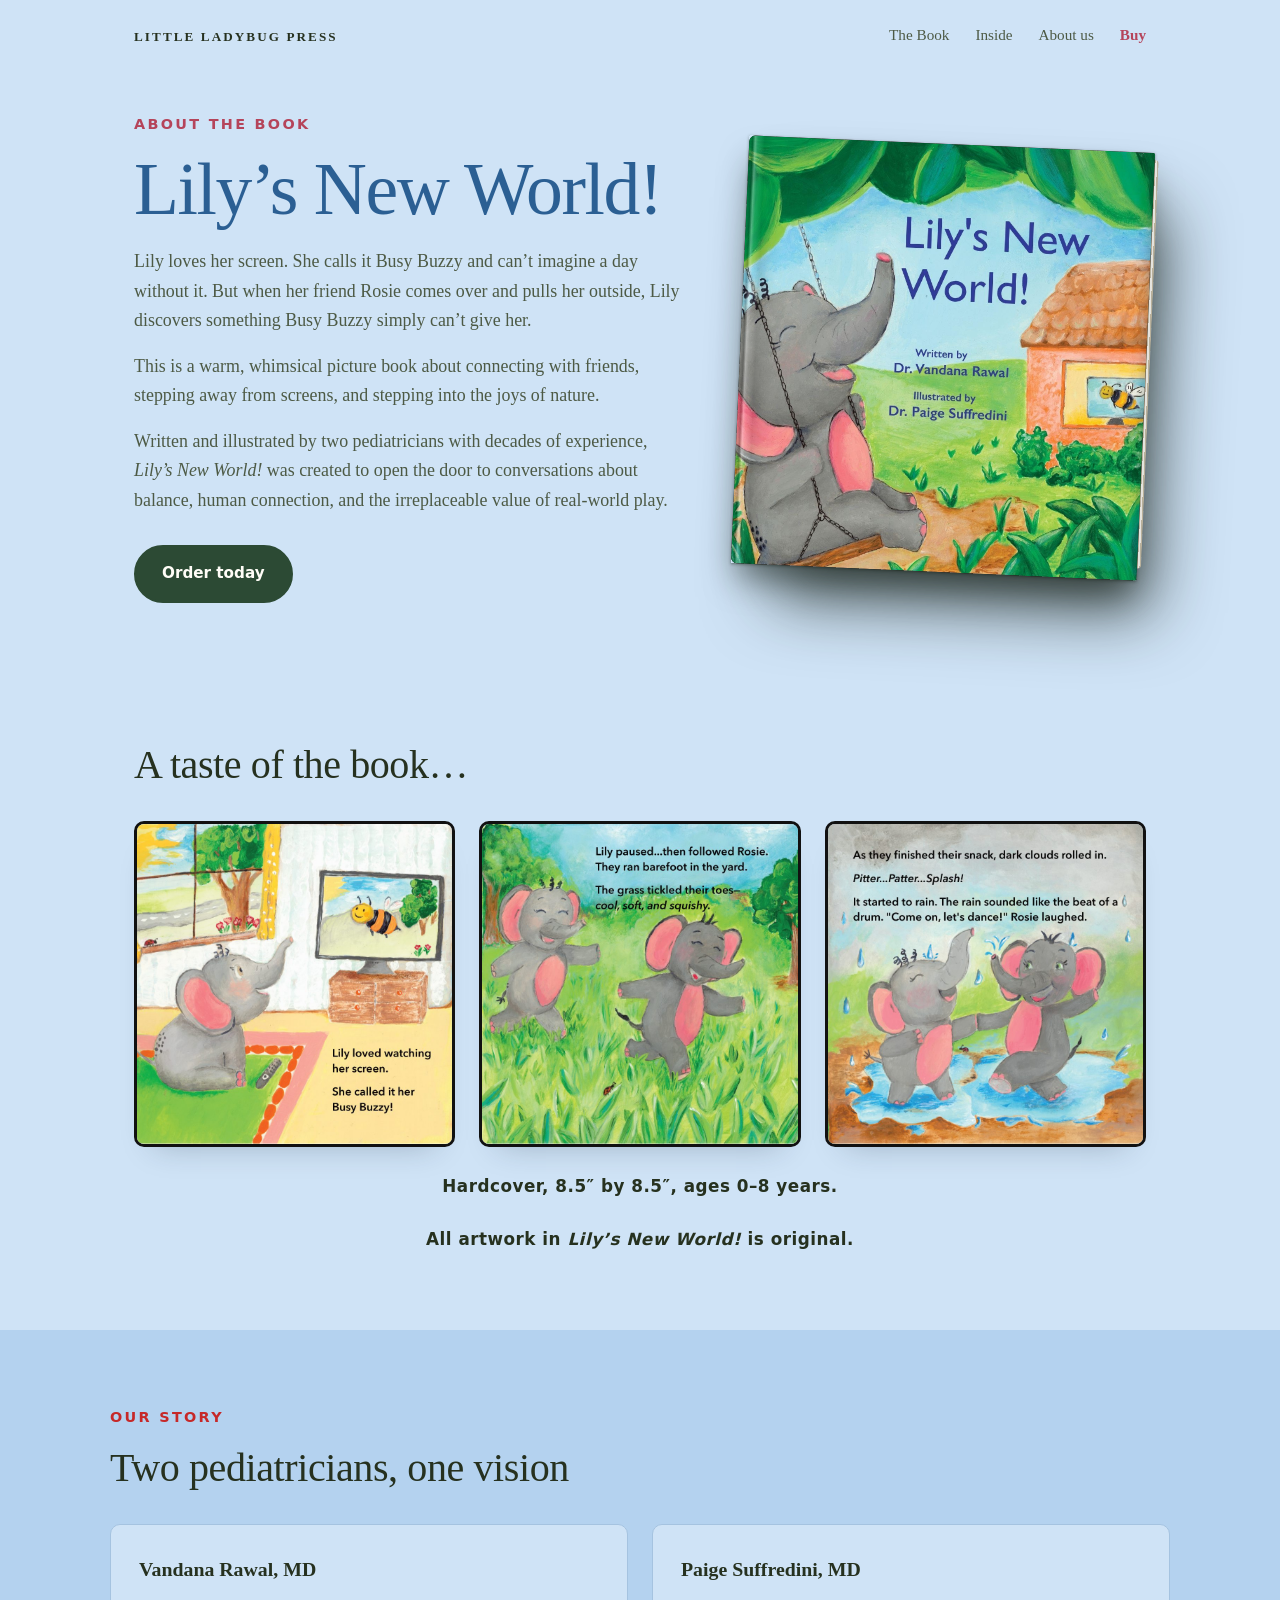
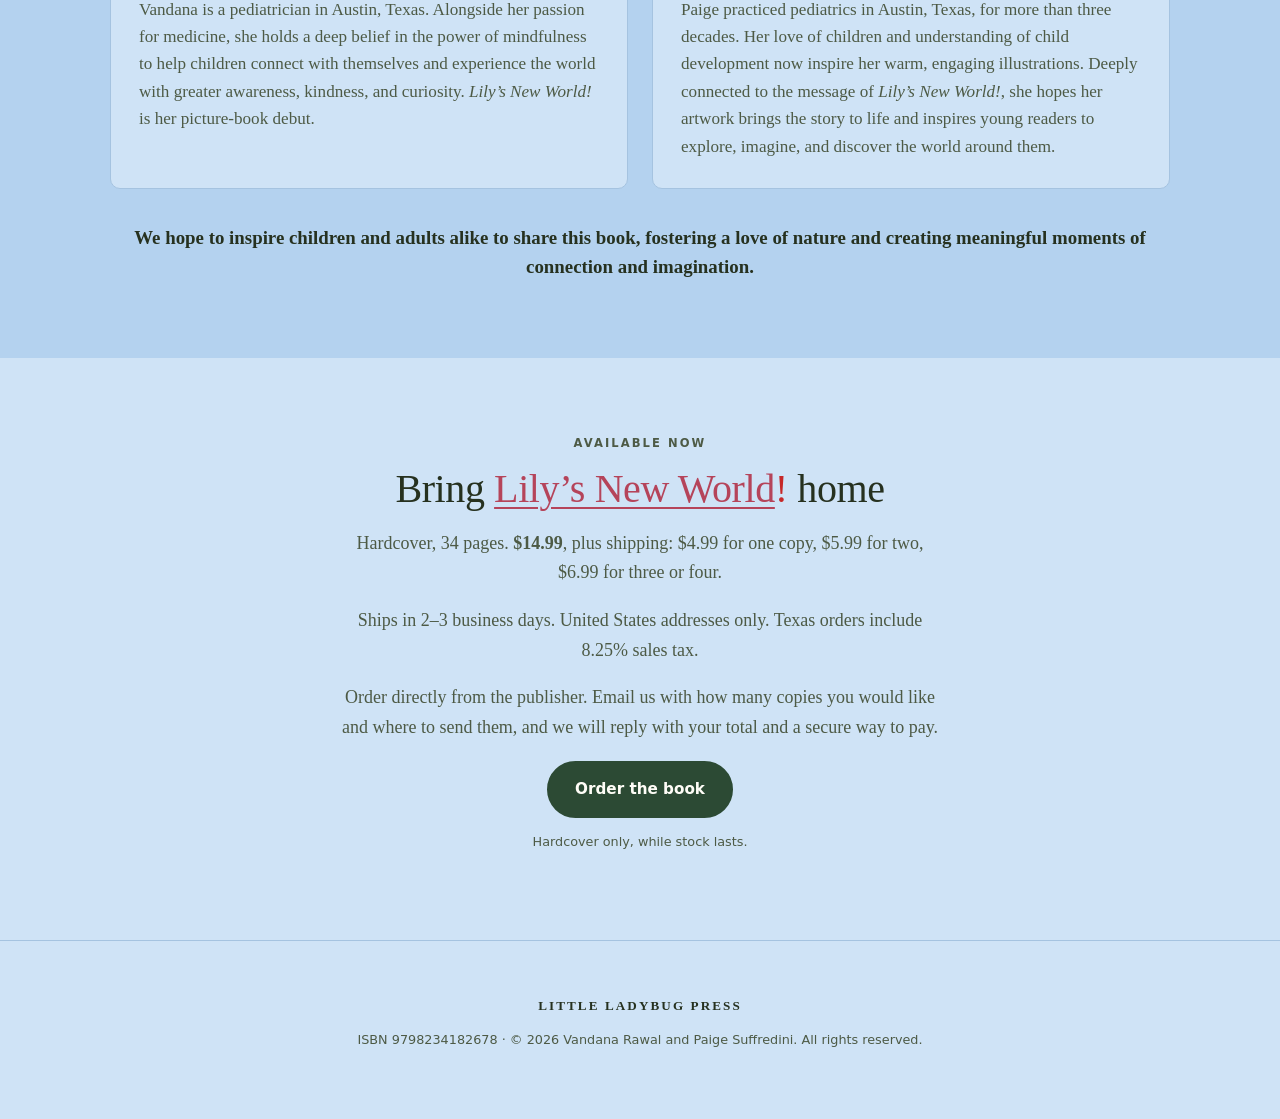
==== commit c36b5751: "Add note that all artwork in Lily's New World! is original" ====
--- a/index.html
+++ b/index.html
@@ -63,6 +63,7 @@
       </figure>
     </div>
     <p class="spreads-note">Hardcover, 8.5&Prime; by 8.5&Prime;, ages 0&ndash;8 years.</p>
+    <p class="spreads-note">All artwork in <em>Lily&rsquo;s New World!</em> is original.</p>
   </section>
 
   <section class="section tinted" id="authors">
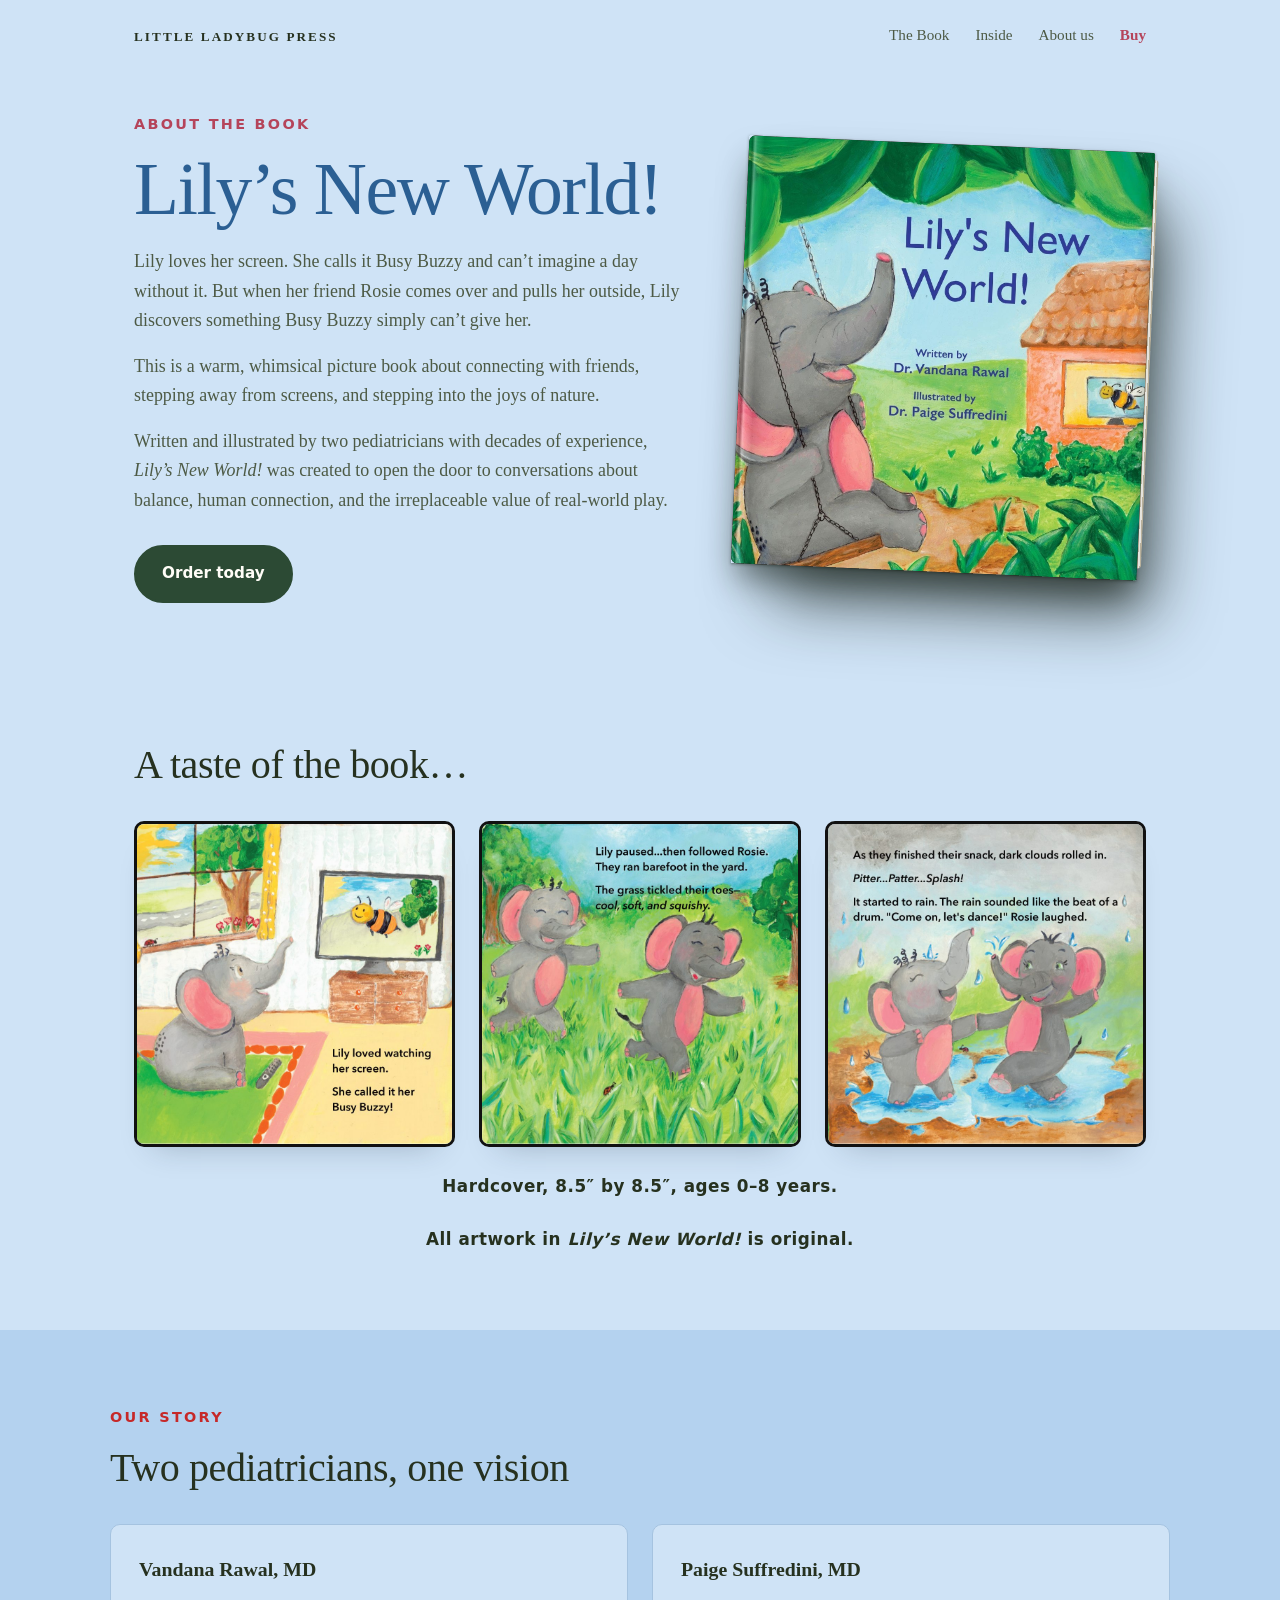
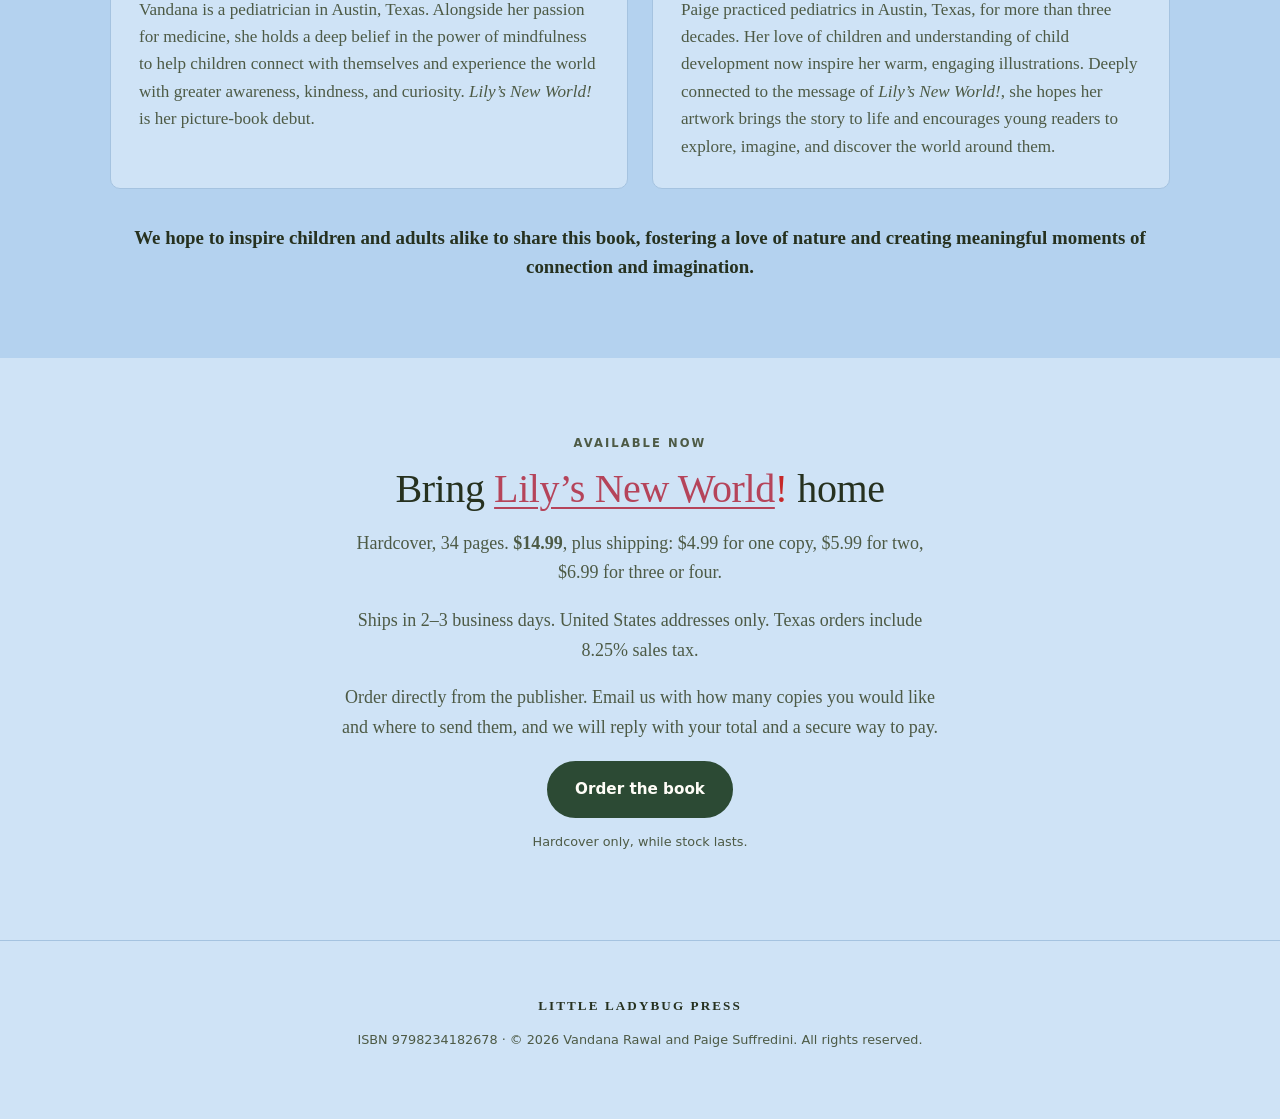
==== commit be32af15: "Use 'encourages' in Paige's bio" ====
--- a/index.html
+++ b/index.html
@@ -78,7 +78,7 @@
       </article>
       <article class="card">
         <h3>Paige Suffredini, MD</h3>
-        <p>Paige practiced pediatrics in Austin, Texas, for more than three decades. Her love of children and understanding of child development now inspire her warm, engaging illustrations. Deeply connected to the message of <em>Lily&rsquo;s New World!</em>, she hopes her artwork brings the story to life and inspires young readers to explore, imagine, and discover the world around them.</p>
+        <p>Paige practiced pediatrics in Austin, Texas, for more than three decades. Her love of children and understanding of child development now inspire her warm, engaging illustrations. Deeply connected to the message of <em>Lily&rsquo;s New World!</em>, she hopes her artwork brings the story to life and encourages young readers to explore, imagine, and discover the world around them.</p>
       </article>
     </div>
     <p class="authors-note">We hope to inspire children and adults alike to share this book, fostering a love of nature and creating meaningful moments of connection and imagination.</p>
